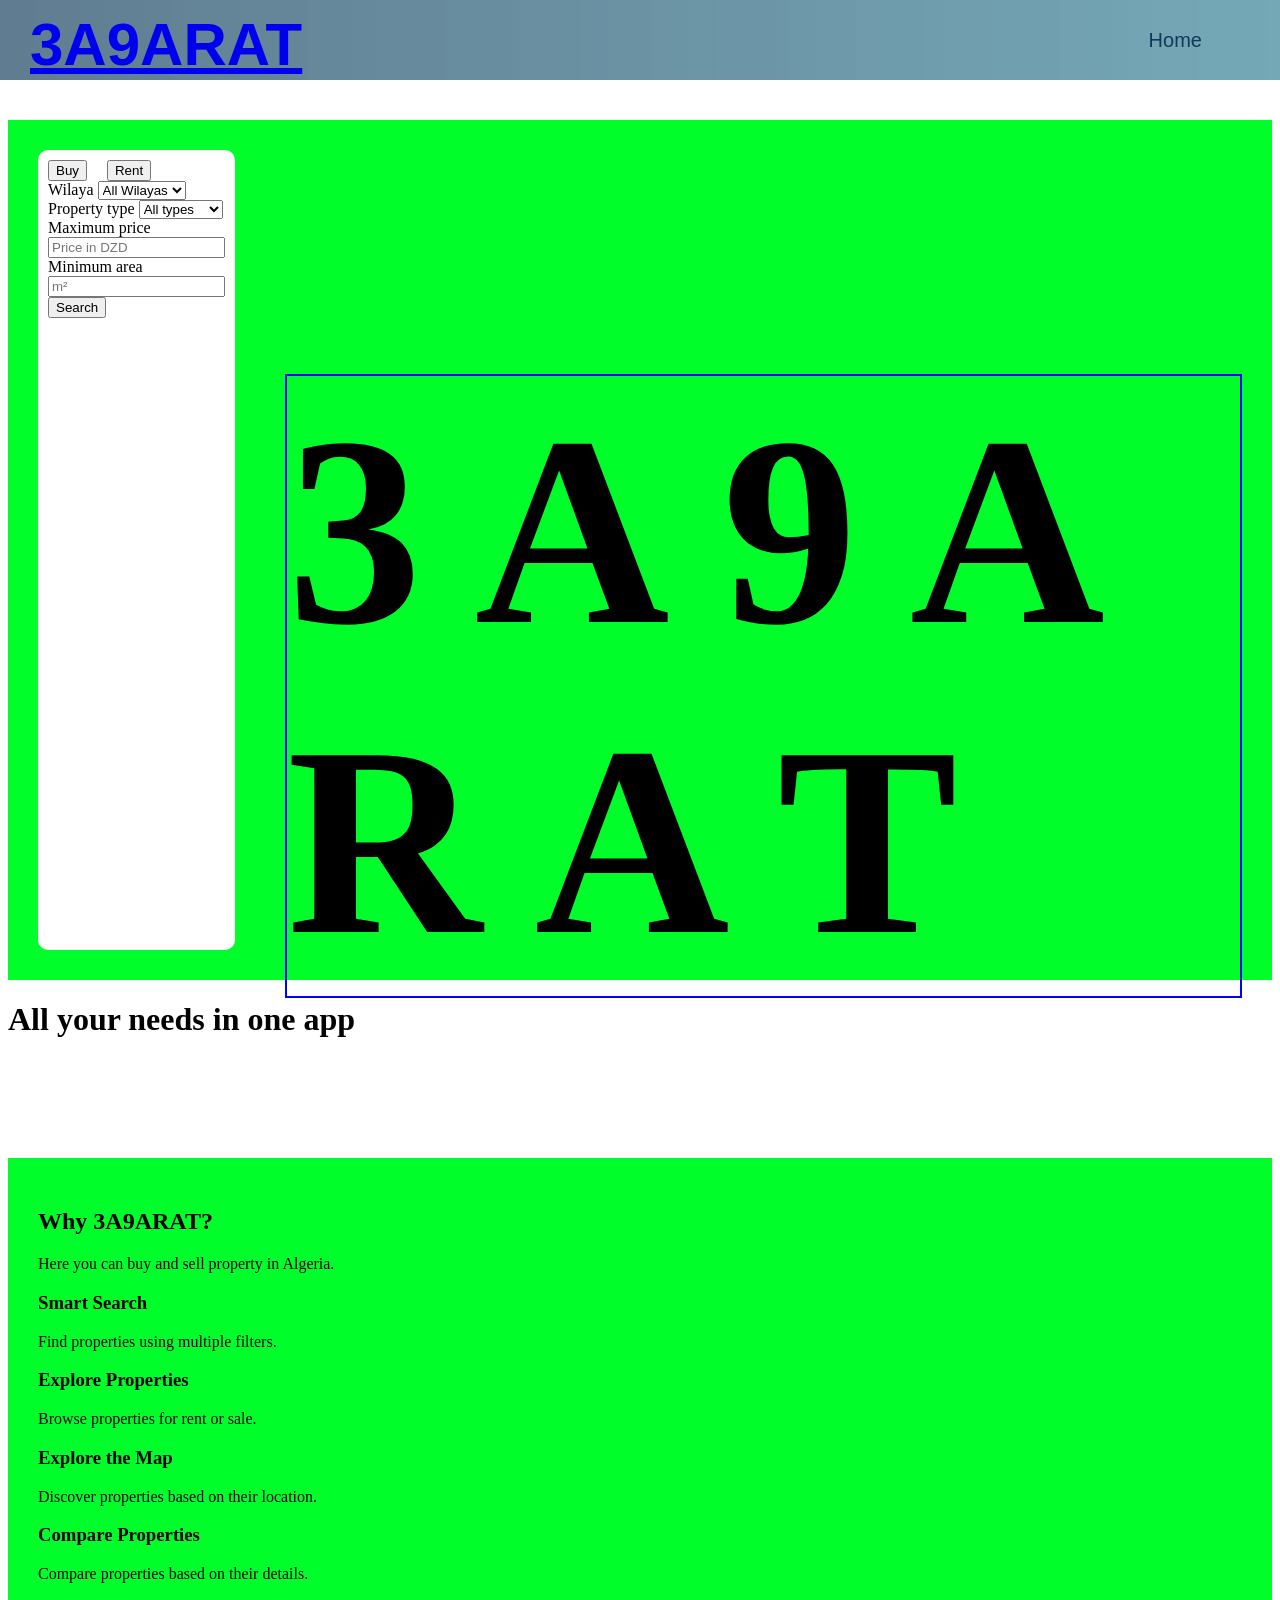
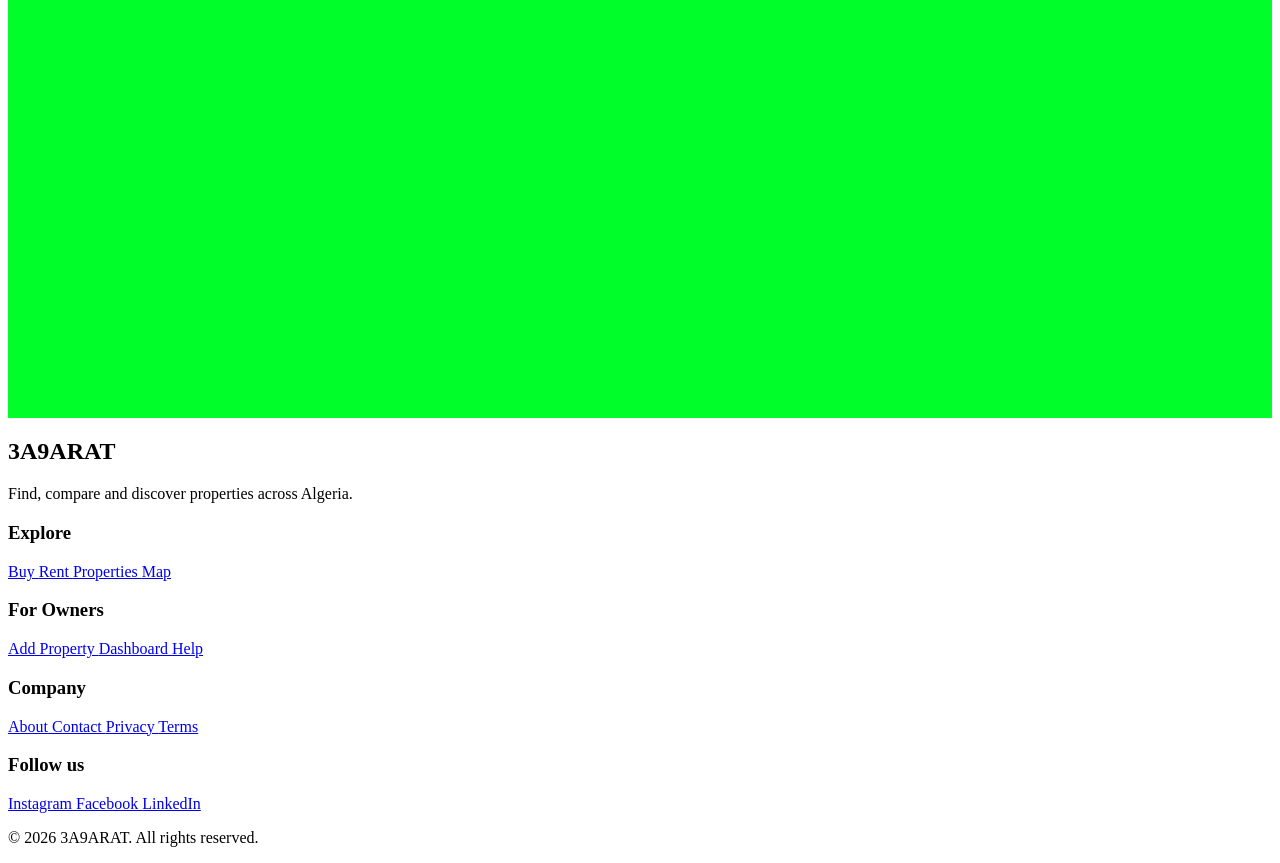
==== frontend/index.html @ 69d0f389 "Add files via upload" ====
<!DOCTYPE html>
<html lang="en">

<head>
    <meta charset="UTF-8">
    <meta name="viewport" content="width=device-width, initial-scale=1.0">

    <title>3A9ARAT - Find Your Property</title>

    <link rel="stylesheet" href="style.css">
</head>

<body>

    <!-- ================= HEADER ================= -->

    <header>

        <div class="logo">
            <a href="index.html">3A9ARAT</a>
        </div>

        <nav>

            <button class="navbtn" type="button">
                Home
            </button>

            <button class="navbtn" type="button">
                Search Property
            </button>

            <button class="navbtn" type="button">
                Map
            </button>

            <hr>

            <button id="settings" type="button">
                <img src="/img/setting.png" alt="Settings">
            </button>

            <button id="sign" type="button">
                Sign in
            </button>

        </nav>

    </header>


    <!-- ================= HERO / SEARCH ================= -->

    <main>

        <section class="content">

            <form id="property-search">

                <nav id="property-purpose">

                    <button id="buy" type="button">
                        Buy
                    </button>

                    <button id="rent" type="button">
                        Rent
                    </button>

                </nav>


                <!-- Wilaya -->

                <div>
                    <label for="wilaya">
                        Wilaya
                    </label>

                    <select id="wilaya">

                        <option value="">
                            All Wilayas
                        </option>

                        <option value="algiers">
                            Algiers
                        </option>

                        <option value="oran">
                            Oran
                        </option>

                        <option value="blida">
                            Blida
                        </option>

                    </select>
                </div>


                <!-- Property type -->

                <div>

                    <label for="property-type">
                        Property type
                    </label>

                    <select id="property-type">

                        <option value="">
                            All types
                        </option>

                        <option value="apartment">
                            Apartment
                        </option>

                        <option value="house">
                            House
                        </option>

                        <option value="villa">
                            Villa
                        </option>

                    </select>

                </div>


                <!-- Price -->

                <div>

                    <label for="price">
                        Maximum price
                    </label>

                    <input
                        type="number"
                        id="price"
                        placeholder="Price in DZD"
                    >

                </div>


                <!-- Area -->

                <div>

                    <label for="area">
                        Minimum area
                    </label>

                    <input
                        type="number"
                        id="area"
                        placeholder="m²"
                    >

                </div>


                <!-- Search -->

                <button type="submit">
                    Search
                </button>

            </form>


            <!-- Logo / Hero title -->

            <div class="hero-logo">

                <h1 id="big">
                    <span>3</span>
                    <span>A</span>
                    <span>9</span>
                    <span>A</span>
                    <span>R</span>
                    <span>A</span>
                    <span>T</span>
                </h1>

            </div>

        </section>


        <!-- ================= TAGLINE ================= -->

        <h1 class="tagline">
            All your needs in one app
        </h1>


        <!-- ================= WHY 3A9ARAT ================= -->

        <section class="content">

            <div class="why-us">

                <h2>
                    Why 3A9ARAT?
                </h2>

                <p>
                    Here you can buy and sell property in Algeria.
                </p>


                <div class="features">

                    <article>
                        <h3>
                            Smart Search
                        </h3>

                        <p>
                            Find properties using multiple filters.
                        </p>
                    </article>


                    <article>
                        <h3>
                            Explore Properties
                        </h3>

                        <p>
                            Browse properties for rent or sale.
                        </p>
                    </article>


                    <article>
                        <h3>
                            Explore the Map
                        </h3>

                        <p>
                            Discover properties based on their location.
                        </p>
                    </article>


                    <article>
                        <h3>
                            Compare Properties
                        </h3>

                        <p>
                            Compare properties based on their details.
                        </p>
                    </article>

                </div>

            </div>


            <div class="icon">
                <!-- Add your image/icon here later -->
            </div>

        </section>

    </main>


    <!-- ================= FOOTER ================= -->

    <footer>

        <div class="footer-brand">

            <h2>
                3A9ARAT
            </h2>

            <p>
                Find, compare and discover properties
                across Algeria.
            </p>

        </div>


        <div class="footer-links">


            <!-- Explore -->

            <div>

                <h3>
                    Explore
                </h3>

                <a href="#">
                    Buy
                </a>

                <a href="#">
                    Rent
                </a>

                <a href="#">
                    Properties
                </a>

                <a href="#">
                    Map
                </a>

            </div>


            <!-- Owners -->

            <div>

                <h3>
                    For Owners
                </h3>

                <a href="#">
                    Add Property
                </a>

                <a href="#">
                    Dashboard
                </a>

                <a href="#">
                    Help
                </a>

            </div>


            <!-- Company -->

            <div>

                <h3>
                    Company
                </h3>

                <a href="#">
                    About
                </a>

                <a href="#">
                    Contact
                </a>

                <a href="#">
                    Privacy
                </a>

                <a href="#">
                    Terms
                </a>

            </div>


            <!-- Social -->

            <div>

                <h3>
                    Follow us
                </h3>

                <a href="#">
                    Instagram
                </a>

                <a href="#">
                    Facebook
                </a>

                <a href="#">
                    LinkedIn
                </a>

            </div>

        </div>


        <!-- Footer bottom -->

        <div class="footer-bottom">

            <p>
                © 2026 3A9ARAT. All rights reserved.
            </p>

        </div>

    </footer>


</body>

</html>
---- frontend/style.css ----
@font-face{
    font-family: "poppins";
    src: url(./fonts/poppins/Poppins-Bold.ttf) format("truetype");
}
body{
    background-color: #ffffff;
}
header{
    position:fixed;
    top:0;
    width:100%;
    left:0;
    background:linear-gradient(to right, #103a58a9, #146d8696);
    display:flex;
    flex-direction:row;
    align-content: center;
    gap: 800px;
    z-index: 1000;
    height:60px;
    padding:10px;
    backdrop-filter: blur(20px);

}
#settings{
    border: solid 1px #FF8200;
    background: transparent;
    border-radius: 100%;
    width:50px;
    height:50px;
    font-size: 20px;
    border: 2px solid transparent;
    padding:5px;
    background: 
    linear-gradient(45deg, #FBCFA8, #FFD700) padding-box, 
    linear-gradient(to right, #ff7e5f, #feb47b) border-box;
    overflow: none;
    display:flex;
    justify-content: center;
    align-items: center;
    transition:0.2s ease;
}
img{
    width:30px;
    height:30px;
    filter: hue-rotate(180deg) saturate(100%) brightness(100%);
    transition: 0.2s ease;
}
#settings:hover img{
    transform: rotate(180deg);

    transition:0.3s ease;
}
.navbtn{
    text-decoration: none;
    color: #103A58;
    font-family: "poppins", 'Gill Sans', 'Gill Sans MT', Calibri, 'Trebuchet MS', sans-serif;
    font-size: 20px;
    border:none;
    background: transparent;
    border-radius: 100px;
    width: 150px;
    align-self: center;
    transition:0.2s ease;
    cursor:pointer;
}
.navbtn:hover{
    background:#FF8200;
    color:#ffffff
}
nav{
    display: flex;
    flex-direction: row;
    gap:20px;
}
.logo{
    font-family: "poppins", 'Gill Sans', 'Gill Sans MT', Calibri, 'Trebuchet MS', sans-serif;

    font-size: 60px;
    color: #103A58;
    font-weight: bold;
    margin-top: 0;
    margin-left: 20px;
}
.headerbtn{
    padding:10px;
    background-color: transparent;
    border: 1px solid #00ff2a;
    box-shadow: none;
    border-radius: 100px;
    width:100px;

}
.content{
    display:flex;
    flex-direction:row;
    background-color: #00ff2a;
    height: 800px;    
    padding: 30px;
    margin-top: 120px;
    gap:50px;
}
#sign-up{
    display:flex;
    flex-direction: column;
    background-color: #ffffff;
    gap:10px;
    border-radius: 20px;
    padding:10px;
    height: 400px;
    width:500px;
    box-shadow: 0 4px 10px 0px rgba(0, 0, 0, 0.37)
}
.loginput{
    height:30px;
    border-radius: 10px;
    border:none;
    border-bottom: 1px solid #103A58;
    padding:5px;
}
#submit{
    height:30px;
    border-radius: 10px;
    background-color: #FF8200;
    border: none;
    color:#ffffff;
    box-shadow: 0 4px 10px 0px #f88d1a83;
}
#big{
    font-size: 270px;
    border: solid 2px blue;
}
a{
    cursor:pointer;
}
#seller{
    border: solid 2px #103A58;
    background-color: transparent;
    color:#103A58;
    border-radius: 20px;
    width: 100px;
    font-size: 15px;
    font-weight: bold;
}
#consumer{
    border: none;
    background-color: #103A58;
    color: white;
    border-radius: 20px;
    width: 100px;
    font-size: 15px;
    font-weight: bold;
}
#job{
    display: flex;
    flex-direction: row;
    justify-content: center;
    gap:5px;
    height: 40px;
}
#acc{
    color:#103A58;
}
#property-search{
    background: white;
    padding:10px;
    border-radius: 10px;
}
#type{
    width:100%;
}
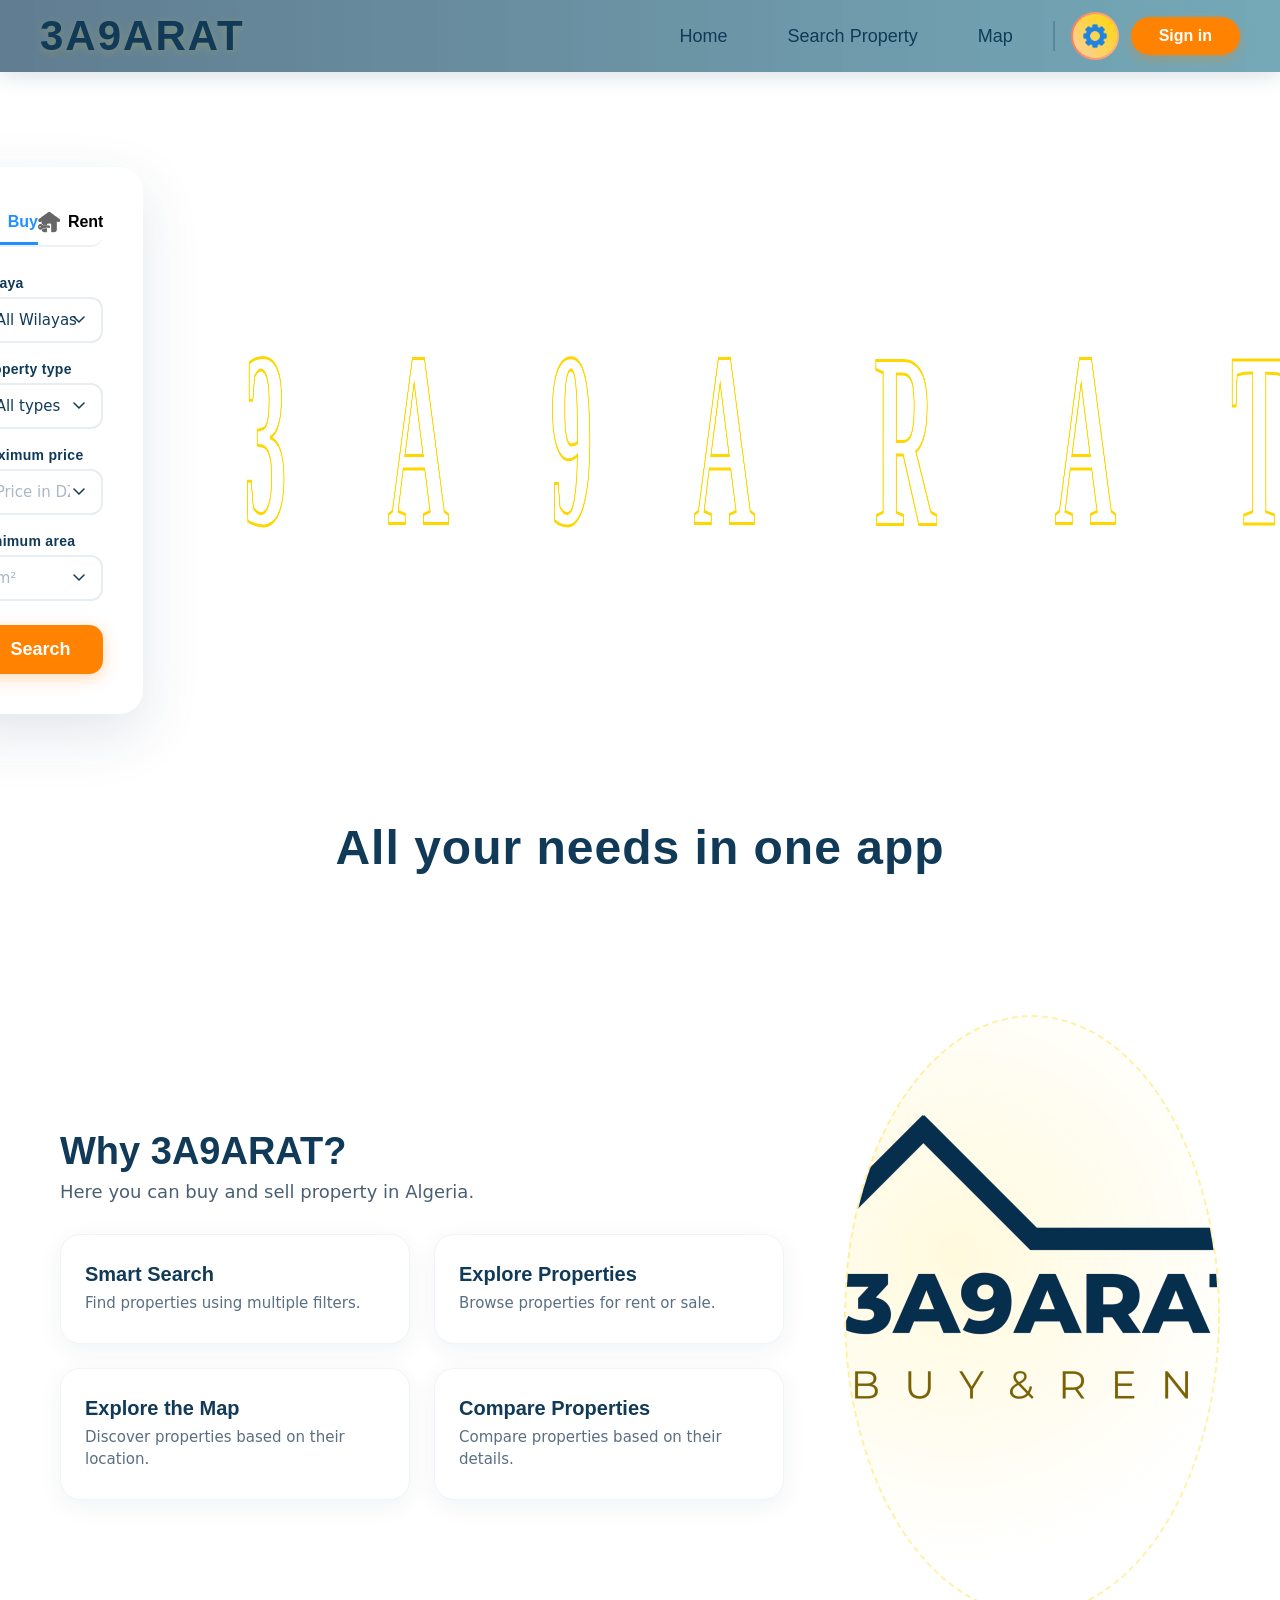
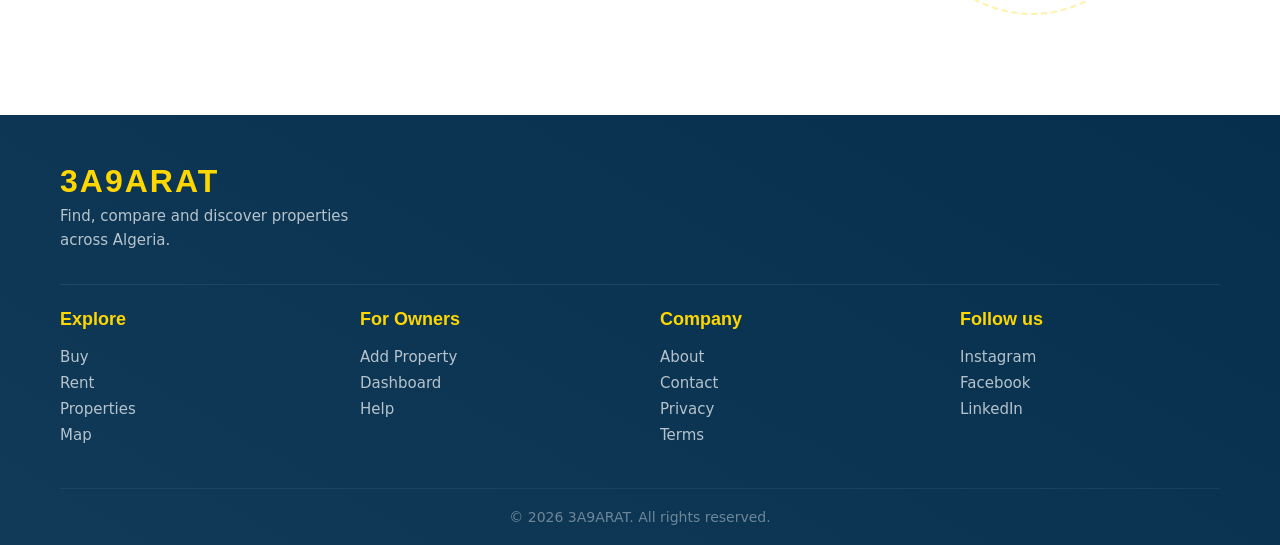
==== commit 8ee09d43: "big changes" ====
--- a/frontend/index.html
+++ b/frontend/index.html
@@ -1,414 +1,454 @@
-<!DOCTYPE html>
-<html lang="en">
-
-<head>
-    <meta charset="UTF-8">
-    <meta name="viewport" content="width=device-width, initial-scale=1.0">
-
-    <title>3A9ARAT - Find Your Property</title>
-
-    <link rel="stylesheet" href="style.css">
-</head>
-
-<body>
-
-    <!-- ================= HEADER ================= -->
-
-    <header>
-
-        <div class="logo">
-            <a href="index.html">3A9ARAT</a>
-        </div>
-
-        <nav>
-
-            <button class="navbtn" type="button">
-                Home
-            </button>
-
-            <button class="navbtn" type="button">
-                Search Property
-            </button>
-
-            <button class="navbtn" type="button">
-                Map
-            </button>
-
-            <hr>
-
-            <button id="settings" type="button">
-                <img src="/img/setting.png" alt="Settings">
-            </button>
-
-            <button id="sign" type="button">
-                Sign in
-            </button>
-
-        </nav>
-
-    </header>
-
-
-    <!-- ================= HERO / SEARCH ================= -->
-
-    <main>
-
-        <section class="content">
-
-            <form id="property-search">
-
-                <nav id="property-purpose">
-
-                    <button id="buy" type="button">
-                        Buy
-                    </button>
-
-                    <button id="rent" type="button">
-                        Rent
-                    </button>
-
-                </nav>
-
-
-                <!-- Wilaya -->
-
-                <div>
-                    <label for="wilaya">
-                        Wilaya
-                    </label>
-
-                    <select id="wilaya">
-
-                        <option value="">
-                            All Wilayas
-                        </option>
-
-                        <option value="algiers">
-                            Algiers
-                        </option>
-
-                        <option value="oran">
-                            Oran
-                        </option>
-
-                        <option value="blida">
-                            Blida
-                        </option>
-
-                    </select>
-                </div>
-
-
-                <!-- Property type -->
-
-                <div>
-
-                    <label for="property-type">
-                        Property type
-                    </label>
-
-                    <select id="property-type">
-
-                        <option value="">
-                            All types
-                        </option>
-
-                        <option value="apartment">
-                            Apartment
-                        </option>
-
-                        <option value="house">
-                            House
-                        </option>
-
-                        <option value="villa">
-                            Villa
-                        </option>
-
-                    </select>
-
-                </div>
-
-
-                <!-- Price -->
-
-                <div>
-
-                    <label for="price">
-                        Maximum price
-                    </label>
-
-                    <input
-                        type="number"
-                        id="price"
-                        placeholder="Price in DZD"
-                    >
-
-                </div>
-
-
-                <!-- Area -->
-
-                <div>
-
-                    <label for="area">
-                        Minimum area
-                    </label>
-
-                    <input
-                        type="number"
-                        id="area"
-                        placeholder="m²"
-                    >
-
-                </div>
-
-
-                <!-- Search -->
-
-                <button type="submit">
-                    Search
-                </button>
-
-            </form>
-
-
-            <!-- Logo / Hero title -->
-
-            <div class="hero-logo">
-
-                <h1 id="big">
-                    <span>3</span>
-                    <span>A</span>
-                    <span>9</span>
-                    <span>A</span>
-                    <span>R</span>
-                    <span>A</span>
-                    <span>T</span>
-                </h1>
-
-            </div>
-
-        </section>
-
-
-        <!-- ================= TAGLINE ================= -->
-
-        <h1 class="tagline">
-            All your needs in one app
-        </h1>
-
-
-        <!-- ================= WHY 3A9ARAT ================= -->
-
-        <section class="content">
-
-            <div class="why-us">
-
-                <h2>
-                    Why 3A9ARAT?
-                </h2>
-
-                <p>
-                    Here you can buy and sell property in Algeria.
-                </p>
-
-
-                <div class="features">
-
-                    <article>
-                        <h3>
-                            Smart Search
-                        </h3>
-
-                        <p>
-                            Find properties using multiple filters.
-                        </p>
-                    </article>
-
-
-                    <article>
-                        <h3>
-                            Explore Properties
-                        </h3>
-
-                        <p>
-                            Browse properties for rent or sale.
-                        </p>
-                    </article>
-
-
-                    <article>
-                        <h3>
-                            Explore the Map
-                        </h3>
-
-                        <p>
-                            Discover properties based on their location.
-                        </p>
-                    </article>
-
-
-                    <article>
-                        <h3>
-                            Compare Properties
-                        </h3>
-
-                        <p>
-                            Compare properties based on their details.
-                        </p>
-                    </article>
-
-                </div>
-
-            </div>
-
-
-            <div class="icon">
-                <!-- Add your image/icon here later -->
-            </div>
-
-        </section>
-
-    </main>
-
-
-    <!-- ================= FOOTER ================= -->
-
-    <footer>
-
-        <div class="footer-brand">
-
-            <h2>
-                3A9ARAT
-            </h2>
-
-            <p>
-                Find, compare and discover properties
-                across Algeria.
-            </p>
-
-        </div>
-
-
-        <div class="footer-links">
-
-
-            <!-- Explore -->
-
-            <div>
-
-                <h3>
-                    Explore
-                </h3>
-
-                <a href="#">
-                    Buy
-                </a>
-
-                <a href="#">
-                    Rent
-                </a>
-
-                <a href="#">
-                    Properties
-                </a>
-
-                <a href="#">
-                    Map
-                </a>
-
-            </div>
-
-
-            <!-- Owners -->
-
-            <div>
-
-                <h3>
-                    For Owners
-                </h3>
-
-                <a href="#">
-                    Add Property
-                </a>
-
-                <a href="#">
-                    Dashboard
-                </a>
-
-                <a href="#">
-                    Help
-                </a>
-
-            </div>
-
-
-            <!-- Company -->
-
-            <div>
-
-                <h3>
-                    Company
-                </h3>
-
-                <a href="#">
-                    About
-                </a>
-
-                <a href="#">
-                    Contact
-                </a>
-
-                <a href="#">
-                    Privacy
-                </a>
-
-                <a href="#">
-                    Terms
-                </a>
-
-            </div>
-
-
-            <!-- Social -->
-
-            <div>
-
-                <h3>
-                    Follow us
-                </h3>
-
-                <a href="#">
-                    Instagram
-                </a>
-
-                <a href="#">
-                    Facebook
-                </a>
-
-                <a href="#">
-                    LinkedIn
-                </a>
-
-            </div>
-
-        </div>
-
-
-        <!-- Footer bottom -->
-
-        <div class="footer-bottom">
-
-            <p>
-                © 2026 3A9ARAT. All rights reserved.
-            </p>
-
-        </div>
-
-    </footer>
-
-
-</body>
-
+<!DOCTYPE html>
+<html lang="en">
+
+<head>
+    <meta charset="UTF-8">
+    <meta name="viewport" content="width=device-width, initial-scale=1.0">
+
+    <title>3A9ARAT - Find Your Property</title>
+
+    <link rel="stylesheet" href="style.css">
+    <link rel="icon" href="/img/3A9ARAT (1)-Photoroom.png">
+</head>
+
+<body>
+
+    <!-- ================= HEADER ================= -->
+
+    <header>
+
+        <div class="logo">
+            <a  class="logo">3A9ARAT</a>
+        </div>
+
+       <nav>
+
+            <button class="navbtn" type="button" id="home-navbtn">
+                Home
+            </button>
+
+            <button class="navbtn" type="button" id="searchproperty-navbtn">
+                Search Property
+            </button>
+
+            <button class="navbtn" type="button" id="map-navbtn">
+                Map
+            </button>
+
+            <hr>
+
+            <button id="settings" type="button">
+                <img src="/img/setting.png" alt="Settings" class="settings-img">
+            </button>
+
+            <a id="sign" type="button" href="signin.html">
+                Sign in
+            </a>
+
+        </nav>
+
+
+    </header>
+
+
+    <!-- ================= HERO / SEARCH ================= -->
+
+    <main>
+
+        <section class="content">
+
+            <form id="property-search">
+
+                <nav id="property-purpose">
+
+                    <button id="buy" type="button" class="purpose">
+                        <img src="/img/real-estate.png" alt="buy" id="buyImg">
+                        Buy
+                    </button>
+
+                    <button id="rent" type="button" class="purpose">
+                        <img src="/img/rent.png" alt="rent" id="rentImg">
+                        Rent
+                    </button>
+
+                </nav>
+
+
+                <!-- Wilaya -->
+
+                <div>
+                    <label for="wilaya">
+                        Wilaya
+                    </label>
+
+                    <select id="wilaya">
+
+                        <option value="">
+                            All Wilayas
+                        </option>
+
+                        <option value="algiers">
+                            Algiers
+                        </option>
+
+                        <option value="oran">
+                            Oran
+                        </option>
+
+                        <option value="blida">
+                            Blida
+                        </option>
+
+                    </select>
+                </div>
+
+
+                <!-- Property type -->
+
+                <div>
+
+                    <label for="property-type">
+                        Property type
+                    </label>
+
+                    <select id="property-type">
+
+                        <option value="">
+                            All types
+                        </option>
+
+                        <option value="apartment">
+                            Apartment
+                        </option>
+
+                        <option value="house">
+                            House
+                        </option>
+
+                        <option value="villa">
+                            Villa
+                        </option>
+
+                    </select>
+
+                </div>
+
+
+                <!-- Price -->
+
+                <div>
+
+                    <label for="price">
+                        Maximum price
+                    </label>
+
+                    <input
+                        type="number"
+                        id="price"
+                        placeholder="Price in DZD"
+                    >
+
+                </div>
+
+
+                <!-- Area -->
+
+                <div>
+
+                    <label for="area">
+                        Minimum area
+                    </label>
+
+                    <input
+                        type="number"
+                        id="area"
+                        placeholder="m²"
+                    >
+
+                </div>
+
+
+                <!-- Search -->
+
+                <button type="submit">
+                    Search
+                </button>
+
+            </form>
+
+
+            <!-- Logo / Hero title -->
+
+            <div class="hero-logo">
+
+                <h1 id="big">
+                    <span>3</span>
+                    <span>A</span>
+                    <span>9</span>
+                    <span>A</span>
+                    <span>R</span>
+                    <span>A</span>
+                    <span>T</span>
+                </h1>
+
+            </div>
+
+        </section>
+
+
+        <!-- ================= TAGLINE ================= -->
+
+        <h1 class="tagline">
+            All your needs in one app
+        </h1>
+
+
+        <!-- ================= WHY 3A9ARAT ================= -->
+
+        <section class="content">
+
+            <div class="why-us">
+
+                <h2>
+                    Why 3A9ARAT?
+                </h2>
+
+                <p>
+                    Here you can buy and sell property in Algeria.
+                </p>
+
+
+                <div class="features">
+
+                    <article>
+                        <h3>
+                            Smart Search
+                        </h3>
+
+                        <p>
+                            Find properties using multiple filters.
+                        </p>
+                    </article>
+
+
+                    <article>
+                        <h3>
+                            Explore Properties
+                        </h3>
+
+                        <p>
+                            Browse properties for rent or sale.
+                        </p>
+                    </article>
+
+
+                    <article>
+                        <h3>
+                            Explore the Map
+                        </h3>
+
+                        <p>
+                            Discover properties based on their location.
+                        </p>
+                    </article>
+
+
+                    <article>
+                        <h3>
+                            Compare Properties
+                        </h3>
+
+                        <p>
+                            Compare properties based on their details.
+                        </p>
+                    </article>
+
+                </div>
+
+            </div>
+
+
+            <div class="icon">
+                <img src="/img/3A9ARAT (1)-Photoroom.png" alt="logo">
+            </div>
+
+        </section>
+
+    </main>
+
+
+    <!-- ================= FOOTER ================= -->
+
+    <footer>
+
+        <div class="footer-brand">
+
+            <h2>
+                3A9ARAT
+            </h2>
+
+            <p>
+                Find, compare and discover properties
+                across Algeria.
+            </p>
+
+        </div>
+
+
+        <div class="footer-links">
+
+
+            <!-- Explore -->
+
+            <div>
+
+                <h3>
+                    Explore
+                </h3>
+
+                <a href="#">
+                    Buy
+                </a>
+
+                <a href="#">
+                    Rent
+                </a>
+
+                <a href="#">
+                    Properties
+                </a>
+
+                <a href="#">
+                    Map
+                </a>
+
+            </div>
+
+
+            <!-- Owners -->
+
+            <div>
+
+                <h3>
+                    For Owners
+                </h3>
+
+                <a href="#">
+                    Add Property
+                </a>
+
+                <a href="#">
+                    Dashboard
+                </a>
+
+                <a href="#">
+                    Help
+                </a>
+
+            </div>
+
+
+            <!-- Company -->
+
+            <div>
+
+                <h3>
+                    Company
+                </h3>
+
+                <a href="#">
+                    About
+                </a>
+
+                <a href="#">
+                    Contact
+                </a>
+
+                <a href="#">
+                    Privacy
+                </a>
+
+                <a href="#">
+                    Terms
+                </a>
+
+            </div>
+
+
+            <!-- Social -->
+
+            <div>
+
+                <h3>
+                    Follow us
+                </h3>
+
+                <a href="#">
+                    Instagram
+                </a>
+
+                <a href="#">
+                    Facebook
+                </a>
+
+                <a href="#">
+                    LinkedIn
+                </a>
+
+            </div>
+
+        </div>
+
+
+        <!-- Footer bottom -->
+
+        <div class="footer-bottom">
+
+            <p>
+                © 2026 3A9ARAT. All rights reserved.
+            </p>
+
+        </div>
+
+    </footer>
+      <div class="settings-menu">
+        <nav>
+            <h1>Settings</h1>
+            <button id="exit-settings-menu"><img src="/img/exit.png" alt="exit" ></button>
+        </nav>
+       
+        <hr>
+        <nav>
+        <label for="language">choose language</label>
+        <select name="language" id="language">
+            <option value="en">English</option>
+            <option value="ar">Arabic</option>
+            <option value="fr">French</option>
+        </select>
+        </nav>
+        <nav>
+        <label for="display">Display</label>
+        <select name="display" id="display">
+            <option value="light">Light</option>
+            <option value="dark">Dark</option>
+        </select>
+        </nav>
+        <hr>
+        <div class="pfp-settings"><img src="/img/hiii hello.jpg" alt="Profile Picture">
+            <p>Account</p>
+        </div>
+        
+        <h3>
+            switch job
+        </h3>
+        <nav id="settings-job-nav">
+            <button>seller</button>
+            <button>consumer</button>
+        </nav>
+        <button id="log-out">Log out</button>
+        
+    </div>
+<script src="./js/pages.js"></script>
+</body>
+
 </html>
--- a/frontend/style.css
+++ b/frontend/style.css
@@ -1,170 +1,1936 @@
-@font-face{
-    font-family: "poppins";
-    src: url(./fonts/poppins/Poppins-Bold.ttf) format("truetype");
-}
-body{
-    background-color: #ffffff;
-}
-header{
-    position:fixed;
-    top:0;
-    width:100%;
-    left:0;
-    background:linear-gradient(to right, #103a58a9, #146d8696);
-    display:flex;
-    flex-direction:row;
-    align-content: center;
-    gap: 800px;
-    z-index: 1000;
-    height:60px;
-    padding:10px;
-    backdrop-filter: blur(20px);
-
-}
-#settings{
-    border: solid 1px #FF8200;
-    background: transparent;
-    border-radius: 100%;
-    width:50px;
-    height:50px;
-    font-size: 20px;
-    border: 2px solid transparent;
-    padding:5px;
-    background: 
-    linear-gradient(45deg, #FBCFA8, #FFD700) padding-box, 
-    linear-gradient(to right, #ff7e5f, #feb47b) border-box;
-    overflow: none;
-    display:flex;
-    justify-content: center;
-    align-items: center;
-    transition:0.2s ease;
-}
-img{
-    width:30px;
-    height:30px;
-    filter: hue-rotate(180deg) saturate(100%) brightness(100%);
-    transition: 0.2s ease;
-}
-#settings:hover img{
-    transform: rotate(180deg);
-
-    transition:0.3s ease;
-}
-.navbtn{
-    text-decoration: none;
-    color: #103A58;
-    font-family: "poppins", 'Gill Sans', 'Gill Sans MT', Calibri, 'Trebuchet MS', sans-serif;
-    font-size: 20px;
-    border:none;
-    background: transparent;
-    border-radius: 100px;
-    width: 150px;
-    align-self: center;
-    transition:0.2s ease;
-    cursor:pointer;
-}
-.navbtn:hover{
-    background:#FF8200;
-    color:#ffffff
-}
-nav{
-    display: flex;
-    flex-direction: row;
-    gap:20px;
-}
-.logo{
-    font-family: "poppins", 'Gill Sans', 'Gill Sans MT', Calibri, 'Trebuchet MS', sans-serif;
-
-    font-size: 60px;
-    color: #103A58;
-    font-weight: bold;
-    margin-top: 0;
-    margin-left: 20px;
-}
-.headerbtn{
-    padding:10px;
-    background-color: transparent;
-    border: 1px solid #00ff2a;
-    box-shadow: none;
-    border-radius: 100px;
-    width:100px;
-
-}
-.content{
-    display:flex;
-    flex-direction:row;
-    background-color: #00ff2a;
-    height: 800px;    
-    padding: 30px;
-    margin-top: 120px;
-    gap:50px;
-}
-#sign-up{
-    display:flex;
-    flex-direction: column;
-    background-color: #ffffff;
-    gap:10px;
-    border-radius: 20px;
-    padding:10px;
-    height: 400px;
-    width:500px;
-    box-shadow: 0 4px 10px 0px rgba(0, 0, 0, 0.37)
-}
-.loginput{
-    height:30px;
-    border-radius: 10px;
-    border:none;
-    border-bottom: 1px solid #103A58;
-    padding:5px;
-}
-#submit{
-    height:30px;
-    border-radius: 10px;
-    background-color: #FF8200;
-    border: none;
-    color:#ffffff;
-    box-shadow: 0 4px 10px 0px #f88d1a83;
-}
-#big{
-    font-size: 270px;
-    border: solid 2px blue;
-}
-a{
-    cursor:pointer;
-}
-#seller{
-    border: solid 2px #103A58;
-    background-color: transparent;
-    color:#103A58;
-    border-radius: 20px;
-    width: 100px;
-    font-size: 15px;
-    font-weight: bold;
-}
-#consumer{
-    border: none;
-    background-color: #103A58;
-    color: white;
-    border-radius: 20px;
-    width: 100px;
-    font-size: 15px;
-    font-weight: bold;
-}
-#job{
-    display: flex;
-    flex-direction: row;
-    justify-content: center;
-    gap:5px;
-    height: 40px;
-}
-#acc{
-    color:#103A58;
-}
-#property-search{
-    background: white;
-    padding:10px;
-    border-radius: 10px;
-}
-#type{
-    width:100%;
+@font-face {
+    font-family: "poppins";
+    src: url(./fonts/poppins/Poppins-Bold.ttf) format("truetype");
+}
+
+* {
+    margin: 0;
+    padding: 0;
+    box-sizing: border-box;
+}
+
+body {
+    background-color: #ffffff;
+    font-family: 'Segoe UI', system-ui, -apple-system, sans-serif;
+}
+
+/* ---------- HEADER ---------- */
+header {
+    position: fixed;
+    top: 0;
+    width: 100%;
+    left: 0;
+    background: linear-gradient(to right, #103a58a9, #146d8696);
+    display: flex;
+    flex-direction: row;
+    align-items: center;
+    justify-content: space-between;
+    padding: 0 40px;
+    z-index: 1000;
+    height: 72px;
+    backdrop-filter: blur(20px);
+    box-shadow: 0 4px 20px rgba(16, 58, 88, 0.15);
+}
+
+.logo {
+    font-family: "poppins", 'Gill Sans', 'Gill Sans MT', Calibri, 'Trebuchet MS', sans-serif;
+    font-size: 42px;
+    color: #103A58;
+    font-weight: bold;
+    letter-spacing: 2px;
+    text-shadow: 0 2px 8px rgba(255, 215, 0, 0.2);
+}
+
+header nav {
+    display: flex;
+    flex-direction: row;
+    align-items: center;
+    gap: 12px;
+}
+
+.navbtn {
+    text-decoration: none;
+    color: #103A58;
+    font-family: "poppins", 'Gill Sans', 'Gill Sans MT', Calibri, 'Trebuchet MS', sans-serif;
+    font-size: 18px;
+    border: none;
+    background: transparent;
+    border-radius: 100px;
+    padding: 10px 24px;
+    transition: all 0.25s ease;
+    cursor: pointer;
+    font-weight: 500;
+}
+
+.navbtn:hover {
+    background: #FF8200;
+    color: #ffffff;
+    transform: translateY(-2px);
+    box-shadow: 0 8px 20px rgba(255, 130, 0, 0.3);
+}
+
+header nav hr {
+    height: 30px;
+    width: 2px;
+    background: rgba(16, 58, 88, 0.25);
+    border: none;
+    margin: 0 4px;
+}
+
+#settings {
+    border: 2px solid transparent;
+    background: linear-gradient(45deg, #FBCFA8, #FFD700) padding-box,
+        linear-gradient(to right, #ff7e5f, #feb47b) border-box;
+    border-radius: 100%;
+    width: 48px;
+    height: 48px;
+    display: flex;
+    justify-content: center;
+    align-items: center;
+    transition: all 0.3s ease;
+    cursor: pointer;
+    padding: 0;
+    background-origin: padding-box, border-box;
+}
+
+#settings:hover {
+    transform: rotate(90deg) scale(1.05);
+    box-shadow: 0 0 20px rgba(255, 215, 0, 0.4);
+}
+
+.settings-img {
+    width: 26px;
+    height: 26px;
+    filter: brightness(0.9) contrast(1.2);
+    transition: transform 0.4s ease;
+}
+
+#settings:hover .settings-img {
+    transform: rotate(180deg);
+}
+
+#sign {
+    background: #FF8200;
+    color: white;
+    padding: 10px 28px;
+    border-radius: 100px;
+    text-decoration: none;
+    font-family: "poppins", sans-serif;
+    font-weight: 600;
+    font-size: 16px;
+    transition: all 0.25s ease;
+    border: none;
+    cursor: pointer;
+    box-shadow: 0 4px 12px rgba(255, 130, 0, 0.3);
+}
+
+#sign:hover {
+    background: #e07200;
+    transform: translateY(-2px) scale(1.02);
+    box-shadow: 0 8px 24px rgba(255, 130, 0, 0.4);
+}
+
+/* ---------- HERO / CONTENT ---------- */
+.content {
+    display: flex;
+    flex-direction: row;
+    align-items: center;
+    justify-content: center;
+    min-height: 80vh;
+    padding: 40px 60px;
+    margin-top: 80px;
+    gap: 60px;
+}
+
+.hero-logo {
+    flex: 1;
+    display: flex;
+    flex-direction: row;
+}
+
+#big {
+    font-size: clamp(120px, 200px, 200px);
+    color: transparent;
+    -webkit-text-stroke: 3px #FFD700;
+    font-family: 'Oswald';
+    display: flex;
+    font-size: 250px;
+    letter-spacing: 0px;
+    transition: transform 0.4s ease;
+}
+
+#big span {
+    display: inline-flex;
+    transition: 0.3s ease-out;
+    transform: rotateY(70deg);
+}
+
+#big span:hover {
+    transform: rotateY(0deg);
+    transition: ease-in 0.3s;
+}
+
+/* ---------- SEARCH FORM ---------- */
+#property-search {
+    background: white;
+    border-radius: 24px;
+    padding: 36px 40px 40px;
+    width: 560px;
+    max-width: 100%;
+    box-shadow: 0 20px 60px rgba(16, 58, 88, 0.12);
+    transition: box-shadow 0.3s ease;
+}
+
+#property-search:hover {
+    box-shadow: 0 30px 80px rgba(16, 58, 88, 0.18);
+}
+
+#property-purpose {
+    display: flex;
+    flex-direction: row;
+    justify-content: center;
+    gap: 0;
+    width: 100%;
+    height: 44px;
+    margin-bottom: 28px;
+    border-bottom: 2px solid #eef2f6;
+    border-radius: 12px;
+    overflow: hidden;
+}
+
+.purpose {
+    flex: 1;
+    border: none;
+    border-radius: 0;
+    background: white;
+    font-family: "poppins", sans-serif;
+    font-size: 16px;
+    font-weight: 600;
+    color: #103A58;
+    display: flex;
+    align-items: center;
+    justify-content: center;
+    gap: 8px;
+    transition: all 0.25s ease;
+    cursor: pointer;
+    padding: 8px 0;
+}
+
+.purpose img {
+    width: 22px;
+    height: 22px;
+    opacity: 0.6;
+    transition: opacity 0.3s;
+}
+
+.purpose:hover {
+    background: #f5f8fc;
+    color: #FF8200;
+}
+
+.purpose:hover img {
+    opacity: 1;
+}
+#buy img {
+    opacity: 1;
+}
+
+#rent {
+    border-bottom: 3px solid transparent;
+}
+
+
+#property-search > div {
+    margin-bottom: 18px;
+}
+
+#property-search label {
+    display: block;
+    font-family: "poppins", sans-serif;
+    font-size: 14px;
+    font-weight: 600;
+    color: #103A58;
+    margin-bottom: 6px;
+    letter-spacing: 0.3px;
+}
+
+#property-search select,
+#property-search input {
+    width: 100%;
+    padding: 12px 16px;
+    border: 2px solid #e8edf2;
+    border-radius: 12px;
+    font-size: 15px;
+    background: white;
+    color: #103A58;
+    transition: all 0.25s ease;
+    font-family: inherit;
+    appearance: none;
+    background-image: url("data:image/svg+xml,%3Csvg xmlns='http://www.w3.org/2000/svg' width='12' height='8' viewBox='0 0 12 8'%3E%3Cpath d='M1 1l5 5 5-5' stroke='%23103A58' stroke-width='1.5' fill='none' stroke-linecap='round'/%3E%3C/svg%3E");
+    background-repeat: no-repeat;
+    background-position: right 16px center;
+}
+
+#property-search select:hover,
+#property-search input:hover {
+    border-color: #FFD700;
+}
+
+#property-search select:focus,
+#property-search input:focus {
+    outline: none;
+    border-color: #FF8200;
+    box-shadow: 0 0 0 4px rgba(255, 130, 0, 0.12);
+}
+
+#property-search input::placeholder {
+    color: #aab7c9;
+    font-weight: 400;
+}
+
+#property-search button[type="submit"] {
+    width: 100%;
+    padding: 14px;
+    background: #FF8200;
+    border: none;
+    border-radius: 14px;
+    color: white;
+    font-family: "poppins", sans-serif;
+    font-size: 18px;
+    font-weight: 600;
+    cursor: pointer;
+    transition: all 0.3s ease;
+    box-shadow: 0 4px 16px rgba(255, 130, 0, 0.3);
+    margin-top: 6px;
+}
+
+#property-search button[type="submit"]:hover {
+    background: #e07200;
+    transform: translateY(-2px);
+    box-shadow: 0 8px 28px rgba(255, 130, 0, 0.4);
+}
+
+/* ---------- TAGLINE ---------- */
+.tagline {
+    text-align: center;
+    font-family: "poppins", sans-serif;
+    font-size: clamp(28px, 4vw, 48px);
+    color: #103A58;
+    margin: 20px 0 10px;
+    letter-spacing: 1px;
+    font-weight: 600;
+}
+
+/* ---------- WHY US ---------- */
+.why-us {
+    flex: 2;
+    padding: 20px 0;
+}
+
+.why-us h2 {
+    font-family: "poppins", sans-serif;
+    font-size: 38px;
+    color: #103A58;
+    margin-bottom: 8px;
+}
+
+.why-us > p {
+    font-size: 18px;
+    color: #4a5f73;
+    margin-bottom: 32px;
+}
+
+.features {
+    display: grid;
+    grid-template-columns: repeat(2, 1fr);
+    gap: 24px;
+}
+
+.features article {
+    background: white;
+    padding: 28px 24px;
+    border-radius: 20px;
+    box-shadow: 0 6px 24px rgba(16, 58, 88, 0.06);
+    transition: all 0.3s ease;
+    border: 1px solid #f0f4f8;
+}
+
+.features article:hover {
+    transform: translateY(-6px);
+    box-shadow: 0 16px 48px rgba(16, 58, 88, 0.10);
+    border-color: #FFD700;
+}
+
+.features article h3 {
+    font-family: "poppins", sans-serif;
+    font-size: 20px;
+    color: #103A58;
+    margin-bottom: 6px;
+}
+
+.features article p {
+    color: #5a6f82;
+    font-size: 15px;
+    line-height: 1.5;
+}
+
+.icon {
+    flex: 1;
+    min-height: 200px;
+    background: radial-gradient(circle at 30% 40%, #FFD70022, transparent 70%);
+    border-radius: 40px;
+    border: 2px dashed #FFD70055;
+    transition: all 0.5s ease;
+    border-radius: 100%;
+    width: 600px;
+    height: 600px;
+    padding: 5px;
+    display: flex;
+    align-items: center;
+    justify-content: center;
+    overflow: hidden;
+    animation: float 7s ease-in-out infinite;
+}
+
+.icon:hover {
+    border-color: #FF8200;
+    background: radial-gradient(circle at 30% 40%, #FFD70044, transparent 70%);
+}
+
+.icon img {
+    width: 500px;
+    height: auto;
+    transition: 0.5s ease-in-out;
+}
+
+.icon:hover img {
+    transform: scale(1.05);
+    transition: all 1s ease-in-out;
+}
+
+@keyframes float {
+    0% {
+        transform: translateY(0px);
+    }
+    50% {
+        transform: translateY(50px);
+        box-shadow: 0 4px 8px 0px #062f4d;
+    }
+    100% {
+        transform: translateY(0px);
+    }
+}
+
+/* ---------- FOOTER ---------- */
+footer {
+    background: linear-gradient(30deg, #103A58, #062f4d);
+    width: 100%;
+    padding: 48px 60px 20px;
+    margin-top: 40px;
+    color: white;
+}
+
+.footer-brand h2 {
+    font-family: "poppins", sans-serif;
+    font-size: 32px;
+    color: #FFD700;
+    letter-spacing: 2px;
+    margin-bottom: 4px;
+}
+
+.footer-brand p {
+    opacity: 0.7;
+    max-width: 320px;
+    font-size: 15px;
+    line-height: 1.6;
+}
+
+.footer-links {
+    display: grid;
+    grid-template-columns: repeat(4, 1fr);
+    gap: 40px;
+    margin: 32px 0 40px;
+    padding-top: 24px;
+    border-top: 1px solid rgba(255, 255, 255, 0.08);
+}
+
+.footer-links h3 {
+    font-family: "poppins", sans-serif;
+    font-size: 18px;
+    color: #FFD700;
+    margin-bottom: 14px;
+}
+
+.footer-links a {
+    display: block;
+    color: rgba(255, 255, 255, 0.7);
+    text-decoration: none;
+    font-size: 15px;
+    padding: 4px 0;
+    transition: all 0.2s ease;
+}
+
+.footer-links a:hover {
+    color: #FFD700;
+    transform: translateX(4px);
+}
+
+.footer-bottom {
+    border-top: 1px solid rgba(255, 255, 255, 0.06);
+    padding-top: 20px;
+    text-align: center;
+    font-size: 14px;
+    color: rgba(255, 255, 255, 0.4);
+}
+
+/* ---------- SIGN IN FORM (OLD - KEPT FOR REFERENCE) ---------- */
+#sign-up {
+    display: flex;
+    flex-direction: column;
+    background: white;
+    gap: 16px;
+    border-radius: 28px;
+    padding: 40px 44px;
+    height: auto;
+    width: 480px;
+    max-width: 94%;
+    margin: 120px auto 40px;
+    box-shadow: 0 20px 60px rgba(16, 58, 88, 0.12);
+    transition: box-shadow 0.3s ease;
+}
+
+#sign-up:hover {
+    box-shadow: 0 30px 80px rgba(16, 58, 88, 0.16);
+}
+
+#sign-up label {
+    font-family: "poppins", sans-serif;
+    font-weight: 600;
+    color: #103A58;
+    font-size: 14px;
+    letter-spacing: 0.3px;
+}
+
+.loginput {
+    height: 44px;
+    border-radius: 12px;
+    border: 2px solid #e8edf2;
+    padding: 0 16px;
+    font-size: 15px;
+    transition: all 0.25s ease;
+}
+
+.loginput:focus {
+    outline: none;
+    border-color: #FF8200;
+    box-shadow: 0 0 0 4px rgba(255, 130, 0, 0.10);
+}
+
+#job {
+    display: flex;
+    gap: 12px;
+    margin: 4px 0;
+}
+
+#seller,
+#consumer {
+    flex: 1;
+    padding: 10px 0;
+    border-radius: 100px;
+    font-family: "poppins", sans-serif;
+    font-size: 15px;
+    font-weight: 600;
+    cursor: pointer;
+    transition: all 0.25s ease;
+    border: 2px solid transparent;
+}
+
+#seller {
+    border-color: #103A58;
+    background: transparent;
+    color: #103A58;
+}
+
+#seller:hover {
+    background: #103A58;
+    color: white;
+    transform: scale(1.02);
+}
+
+#consumer {
+    background: #103A58;
+    color: white;
+    border-color: #103A58;
+}
+
+#consumer:hover {
+    background: #062f4d;
+    transform: scale(1.02);
+}
+
+#sign-up p {
+    font-size: 15px;
+    color: #4a5f73;
+}
+
+#acc {
+    color: #FF8200;
+    font-weight: 600;
+    cursor: pointer;
+    transition: color 0.2s;
+}
+
+#acc:hover {
+    color: #e07200;
+    text-decoration: underline;
+}
+
+#submit {
+    height: 48px;
+    border-radius: 100px;
+    background: #FF8200;
+    border: none;
+    color: white;
+    font-family: "poppins", sans-serif;
+    font-size: 18px;
+    font-weight: 600;
+    cursor: pointer;
+    transition: all 0.25s ease;
+    box-shadow: 0 4px 16px rgba(255, 130, 0, 0.3);
+    margin-top: 6px;
+}
+
+#submit:hover {
+    background: #e07200;
+    transform: translateY(-2px);
+    box-shadow: 0 8px 28px rgba(255, 130, 0, 0.4);
+}
+
+/* ---------- SEARCH PROPERTY PAGE ---------- */
+.space {
+    height: 100px;
+}
+
+.search-space {
+    display: flex;
+    flex-direction: row;
+    gap: 32px;
+    padding: 0 50px 60px;
+    max-width: 1400px;
+    margin: 0 auto;
+}
+
+/* --- FILTER SIDEBAR --- */
+.filtering {
+    display: flex;
+    flex-direction: column;
+    border: 1px solid #e8edf2;
+    border-radius: 24px;
+    padding: 28px 24px;
+    background: white;
+    max-height: 680px;
+    overflow-y: auto;
+    min-width: 260px;
+    width: 280px;
+    flex-shrink: 0;
+    box-shadow: 0 6px 24px rgba(16, 58, 88, 0.05);
+    transition: box-shadow 0.3s ease;
+}
+
+.filtering:hover {
+    box-shadow: 0 12px 40px rgba(16, 58, 88, 0.08);
+}
+
+.filtering ul {
+    list-style: none;
+    margin-bottom: 12px;
+}
+
+.filtering ul li h3 {
+    font-family: "poppins", sans-serif;
+    font-size: 17px;
+    color: #103A58;
+    margin-bottom: 4px;
+}
+
+.filtering hr {
+    border: none;
+    border-top: 2px solid #eef2f6;
+    margin: 12px 0 16px;
+}
+
+.filtering p {
+    font-weight: 600;
+    color: #103A58;
+    margin-bottom: 8px;
+    font-size: 14px;
+}
+
+.filter-nav {
+    display: flex;
+    flex-direction: column;
+    gap: 4px;
+    margin-bottom: 16px;
+}
+
+.wilaya {
+    border-radius: 100px;
+    border: none;
+    background: transparent;
+    display: flex;
+    justify-content: flex-start;
+    align-items: center;
+    padding: 8px 16px;
+    height: 40px;
+    font-size: 15px;
+    font-weight: 500;
+    color: #103A58;
+    transition: all 0.25s ease;
+    cursor: pointer;
+}
+
+.wilaya:hover {
+    background: #FFD700;
+    color: #103A58;
+    transform: translateX(6px);
+    box-shadow: 0 4px 12px rgba(255, 215, 0, 0.3);
+}
+
+.filtering select {
+    width: 100%;
+    padding: 10px 14px;
+    border: 2px solid #e8edf2;
+    border-radius: 12px;
+    font-size: 14px;
+    background: white;
+    color: #103A58;
+    transition: border 0.25s;
+    appearance: none;
+    background-image: url("data:image/svg+xml,%3Csvg xmlns='http://www.w3.org/2000/svg' width='12' height='8' viewBox='0 0 12 8'%3E%3Cpath d='M1 1l5 5 5-5' stroke='%23103A58' stroke-width='1.5' fill='none' stroke-linecap='round'/%3E%3C/svg%3E");
+    background-repeat: no-repeat;
+    background-position: right 14px center;
+}
+
+.filtering select:focus {
+    outline: none;
+    border-color: #FF8200;
+}
+
+#clear-filter {
+    margin-top: 16px;
+    padding: 10px;
+    border-radius: 100px;
+    border: 2px solid #103A58;
+    background: transparent;
+    color: #103A58;
+    font-weight: 600;
+    cursor: pointer;
+    transition: all 0.25s ease;
+}
+
+#clear-filter:hover {
+    background: #103A58;
+    color: white;
+}
+
+/* --- RIGHT SIDE (search + cards) --- */
+.othspace {
+    display: flex;
+    flex-direction: column;
+    flex: 1;
+    min-width: 0;
+}
+
+/* --- SEARCH BAR --- */
+.search-bar-div {
+    display: flex;
+    gap: 12px;
+    margin-bottom: 28px;
+    width: 100%;
+}
+
+.search-bar-div input {
+    flex: 1;
+    height: 48px;
+    border-radius: 100px;
+    border: 2px solid #e8edf2;
+    padding: 0 20px;
+    font-size: 16px;
+    transition: all 0.25s ease;
+    min-width: 0;
+}
+
+.search-bar-div input:focus {
+    outline: none;
+    border-color: #FF8200;
+    box-shadow: 0 0 0 4px rgba(255, 130, 0, 0.08);
+}
+
+.search-bar-div input::placeholder {
+    color: #aab7c9;
+}
+
+#smartsearch {
+    width: 48px;
+    height: 48px;
+    border-radius: 100%;
+    border: none;
+    background: #FF8200;
+    color: white;
+    font-size: 20px;
+    cursor: pointer;
+    transition: all 0.25s ease;
+    box-shadow: 0 4px 12px rgba(255, 130, 0, 0.25);
+    flex-shrink: 0;
+    display: flex;
+    align-items: center;
+    justify-content: center;
+}
+
+#smartsearch:hover {
+    background: #e07200;
+    transform: scale(1.05);
+    box-shadow: 0 8px 24px rgba(255, 130, 0, 0.35);
+}
+
+#smartsearch img {
+    width: 30px;
+    height: auto;
+    filter: brightness(150%);
+}
+
+/* --- PROPERTY CARDS - ORIGINAL SIZE --- */
+.property-space {
+    display: flex;
+    flex-wrap: wrap;
+    gap: 24px;
+    padding: 4px 0;
+}
+
+/* --- INDIVIDUAL PROPERTY CARD - FIXED WIDTH --- */
+.property-card {
+    display: flex;
+    flex-direction: column;
+    width: 294px;
+    max-width: 100%;
+    border-radius: 20px;
+    overflow: hidden;
+    background: white;
+    border: 1px solid #eef2f6;
+    transition: all 0.35s ease;
+    box-shadow: 0 4px 16px rgba(16, 58, 88, 0.04);
+    flex-shrink: 0;
+}
+
+.property-card:hover {
+    transform: translateY(-8px);
+    box-shadow: 0 20px 56px rgba(16, 58, 88, 0.10);
+    border-color: #FFD700;
+}
+
+.property-img {
+    width: 100%;
+    height: 200px;
+    object-fit: cover;
+    transition: transform 0.5s ease;
+}
+
+.property-card:hover .property-img {
+    transform: scale(1.03);
+}
+
+.property-card-info ul {
+    list-style: none;
+    display: flex;
+    justify-content: space-between;
+    padding: 12px 16px 6px;
+    font-weight: 600;
+    color: #103A58;
+    font-size: 14px;
+}
+
+.property-card hr {
+    border: none;
+    border-top: 1px solid #eef2f6;
+    margin: 4px 16px;
+}
+
+.property-card-title {
+    font-family: "poppins", sans-serif;
+    font-size: 18px;
+    color: #103A58;
+    padding: 4px 16px 0;
+}
+
+.property-card-description {
+    padding: 4px 16px 12px;
+    font-size: 14px;
+    color: #5a6f82;
+    line-height: 1.5;
+    flex: 1;
+}
+
+.property-card-price {
+    display: flex;
+    justify-content: space-between;
+    align-items: center;
+    padding: 10px 16px 14px;
+}
+
+.property-card-price ul {
+    list-style: none;
+}
+
+.property-card-price ul li {
+    font-family: "poppins", sans-serif;
+    font-size: 18px;
+    color: #FF8200;
+    font-weight: 700;
+}
+
+.property-card-price p {
+    font-size: 22px;
+    color: #103A58;
+    opacity: 0.5;
+    transition: all 0.3s ease;
+}
+
+.property-card:hover .property-card-price p {
+    opacity: 1;
+    color: #FF8200;
+    transform: translateX(6px);
+}
+
+/* ---------- SCROLLBAR STYLING ---------- */
+::-webkit-scrollbar {
+    width: 6px;
+}
+
+::-webkit-scrollbar-track {
+    background: #f0f4f8;
+    border-radius: 10px;
+}
+
+::-webkit-scrollbar-thumb {
+    background: #FFD700;
+    border-radius: 10px;
+}
+
+::-webkit-scrollbar-thumb:hover {
+    background: #FF8200;
+}
+
+/* ---------- MAP PAGE ---------- */
+.map {
+    width: 100%;
+    height: calc(100vh - 72px);
+    border: none;
+    margin-top: 72px;
+    display: block;
+}
+
+.search-bar-map {
+    position: absolute;
+    top: 100px;
+    left: 50%;
+    transform: translateX(-50%);
+    z-index: 100;
+    background: white;
+    box-shadow: 0 8px 30px rgba(16, 58, 88, 0.15);
+    border-radius: 50px;
+    padding: 5px;
+    display: flex;
+    flex-direction: row;
+    align-items: center;
+    height: 56px;
+    width: 500px;
+    max-width: 90%;
+    border: 2px solid rgba(16, 58, 88, 0.15);
+    transition: box-shadow 0.3s ease, border-color 0.3s ease;
+}
+
+.search-bar-map:hover {
+    box-shadow: 0 12px 40px rgba(16, 58, 88, 0.2);
+    border-color: #FFD700;
+}
+
+.search-bar-map input {
+    flex: 1;
+    border-radius: 50px;
+    padding: 0 20px;
+    border: none;
+    height: 100%;
+    font-size: 16px;
+    color: #103A58;
+    background: transparent;
+    outline: none;
+    min-width: 0;
+}
+
+.search-bar-map input::placeholder {
+    color: #aab7c9;
+    font-weight: 400;
+}
+
+.search-bar-map input:focus {
+    outline: none;
+}
+
+#search-btn {
+    border-radius: 100px;
+    width: 44px;
+    height: 44px;
+    padding: 8px;
+    overflow: hidden;
+    border: none;
+    background: transparent;
+    cursor: pointer;
+    display: flex;
+    align-items: center;
+    justify-content: center;
+    transition: background 0.3s ease;
+    flex-shrink: 0;
+}
+
+#search-btn:hover {
+    background: rgba(255, 130, 0, 0.08);
+}
+
+#saved {
+    border-radius: 100px;
+    width: 44px;
+    height: 44px;
+    padding: 8px;
+    overflow: hidden;
+    border: none;
+    background: transparent;
+    cursor: pointer;
+    display: flex;
+    align-items: center;
+    justify-content: center;
+    transition: background 0.3s ease;
+    flex-shrink: 0;
+}
+
+#saved:hover {
+    background: rgba(16, 58, 88, 0.08);
+}
+
+#map-search-img {
+    width: 22px;
+    height: auto;
+    transition: transform 0.3s ease-in-out;
+}
+
+#map-saved-img {
+    width: 22px;
+    height: auto;
+    transition: transform 0.3s ease-in-out;
+}
+
+#search-btn:hover #map-search-img {
+    transform: scale(1.1) rotate(-5deg);
+}
+
+#saved:hover #map-saved-img {
+    transform: scale(1.1) translateY(-2px);
+}
+
+/* ---------- SETTINGS MENU ---------- */
+.settings-menu {
+    position: fixed;
+    top: 50%;
+    left: 50%;
+    transform: translate(-50%, -50%);
+    z-index: 9999;
+    background: white;
+    border-radius: 24px;
+    box-shadow: 0 30px 80px rgba(16, 58, 88, 0.25);
+    padding: 32px 36px;
+    width: 500px;
+    max-width: 92%;
+    max-height: 80vh;
+    overflow-y: auto;
+    display: none;
+    border: 1px solid #e8edf2;
+}
+
+.settings-menu > nav:first-child {
+    display: flex;
+    justify-content: space-between;
+    align-items: center;
+    margin-bottom: 16px;
+}
+
+.settings-menu > nav:first-child h1 {
+    font-family: "poppins", sans-serif;
+    font-size: 24px;
+    color: #103A58;
+}
+
+.settings-menu > nav:not(:first-child) {
+    display: flex;
+    flex-direction: row;
+    align-items: center;
+    gap: 16px;
+    padding: 12px 0;
+    border-bottom: 1px solid #f0f4f8;
+}
+
+.settings-menu > nav:not(:first-child) label {
+    font-weight: 600;
+    color: #103A58;
+    font-size: 14px;
+    min-width: 120px;
+}
+
+.settings-menu > nav:not(:first-child) select {
+    flex: 1;
+    padding: 8px 14px;
+    border: 2px solid #e8edf2;
+    border-radius: 10px;
+    font-size: 14px;
+    color: #103A58;
+    background: white;
+    transition: border 0.25s ease;
+}
+
+.settings-menu > nav:not(:first-child) select:focus {
+    outline: none;
+    border-color: #FF8200;
+}
+
+.pfp-settings {
+    display: flex;
+    align-items: center;
+    gap: 14px;
+    padding: 16px 0;
+    border-bottom: 1px solid #f0f4f8;
+}
+
+.pfp-settings img {
+    width: 56px;
+    height: 56px;
+    border-radius: 100%;
+    object-fit: cover;
+    border: 3px solid #FFD700;
+}
+
+.pfp-settings p {
+    font-weight: 600;
+    color: #103A58;
+    font-size: 16px;
+}
+
+.settings-menu h3 {
+    font-family: "poppins", sans-serif;
+    font-size: 16px;
+    color: #103A58;
+    padding: 12px 0 8px;
+}
+
+#settings-job-nav {
+    display: flex;
+    gap: 12px;
+    padding: 8px 0 16px;
+    border-bottom: 1px solid #f0f4f8;
+}
+
+#settings-job-nav button {
+    flex: 1;
+    padding: 10px;
+    border-radius: 100px;
+    border: 2px solid #e8edf2;
+    background: transparent;
+    color: #103A58;
+    font-weight: 600;
+    font-size: 14px;
+    cursor: pointer;
+    transition: all 0.25s ease;
+}
+
+#settings-job-nav button:hover {
+    border-color: #FF8200;
+    background: #fff5ed;
+}
+
+#log-out {
+    width: 100%;
+    padding: 12px;
+    border-radius: 100px;
+    border: 2px solid #ff4444;
+    background: transparent;
+    color: #ff4444;
+    font-weight: 600;
+    font-size: 15px;
+    cursor: pointer;
+    transition: all 0.25s ease;
+    margin-top: 8px;
+}
+
+#log-out:hover {
+    background: #ff4444;
+    color: white;
+}
+
+#exit-settings-menu {
+    background: transparent;
+    border: none;
+    border-radius: 100%;
+    width: 40px;
+    height: 40px;
+    cursor: pointer;
+    display: flex;
+    align-items: center;
+    justify-content: center;
+    transition: background 0.3s ease;
+}
+
+#exit-settings-menu:hover {
+    background: #f0f4f8;
+}
+
+#exit-settings-menu img {
+    width: 20px;
+    height: auto;
+}
+
+/* ========================================
+   FIXED SIGN-IN PAGE STYLES
+   ======================================== */
+
+.main-container {
+    position: relative;
+    width: 820px;
+    max-width: 94%;
+    height: 520px;
+    margin: 0 auto;
+    background: white;
+    border-radius: 24px;
+    box-shadow: 0 20px 60px rgba(16, 58, 88, 0.12);
+    overflow: hidden;
+    transition: box-shadow 0.3s ease;
+}
+
+.main-container:hover {
+    box-shadow: 0 30px 80px rgba(16, 58, 88, 0.16);
+}
+
+/* ---- FORMS (LEFT SIDE) ---- */
+.signin-form,
+.signup-form {
+    position: absolute;
+    top: 0;
+    left: 0;
+    width: 50%;
+    height: 100%;
+    padding: 48px 40px;
+    display: flex;
+    flex-direction: column;
+    justify-content: center;
+    background: white;
+    transition: all 0.6s cubic-bezier(0.68, -0.55, 0.265, 1.55);
+    z-index: 2;
+}
+
+.signin-form {
+    left: 0;
+    opacity: 1;
+    z-index: 2;
+}
+
+.signup-form {
+    left: 0;
+    opacity: 1;
+    z-index: 1;
+    transform: translateX(100%);
+}
+
+.signin-form h1,
+.signup-form h1 {
+    font-family: "poppins", sans-serif;
+    font-size: 32px;
+    color: #103A58;
+    margin-bottom: 8px;
+    letter-spacing: 1px;
+}
+
+.signin-form form,
+.signup-form form {
+    display: flex;
+    flex-direction: column;
+    gap: 18px;
+}
+
+/* ---- OVERLAY PANELS (RIGHT SIDE) ---- */
+.welcome-right,
+.welcome-left {
+    position: absolute;
+    top: 0;
+    right: 0;
+    width: 50%;
+    height: 100%;
+    padding: 48px 40px;
+    display: flex;
+    flex-direction: column;
+    justify-content: center;
+    align-items: center;
+    gap: 16px;
+    color: white;
+    background: linear-gradient(145deg, #103A58, #062f4d);
+    transition: all 0.6s cubic-bezier(0.68, -0.55, 0.265, 1.55);
+    z-index: 3;
+    overflow: hidden;
+}
+
+.welcome-right {
+    right: 0;
+    opacity: 1;
+    z-index: 3;
+}
+
+.welcome-left {
+    right: -50%;
+    opacity: 0;
+    z-index: 1;
+}
+
+/* Glow effect on overlay panels */
+.welcome-right::before,
+.welcome-left::before {
+    content: '';
+    position: absolute;
+    top: -50%;
+    right: -50%;
+    width: 200%;
+    height: 200%;
+    background: radial-gradient(circle at 70% 30%, rgba(255, 215, 0, 0.06), transparent 70%);
+    pointer-events: none;
+}
+
+.welcome-right h1,
+.welcome-left h1 {
+    font-family: "poppins", sans-serif;
+    font-size: 28px;
+    font-weight: 700;
+    letter-spacing: 1px;
+    position: relative;
+    z-index: 1;
+}
+
+.welcome-right p,
+.welcome-left p {
+    font-size: 15px;
+    text-align: center;
+    opacity: 0.8;
+    line-height: 1.6;
+    max-width: 280px;
+    position: relative;
+    z-index: 1;
+}
+
+#signup,
+#signin {
+    background: transparent;
+    border: 2px solid rgba(255, 255, 255, 0.6);
+    color: white;
+    padding: 12px 44px;
+    border-radius: 100px;
+    font-weight: 600;
+    font-size: 15px;
+    transition: all 0.3s ease;
+    cursor: pointer;
+    width: auto;
+    position: relative;
+    z-index: 1;
+    letter-spacing: 0.5px;
+}
+
+#signup:hover,
+#signin:hover {
+    background: white;
+    color: #103A58;
+    border-color: white;
+    transform: translateY(-2px);
+    box-shadow: 0 8px 24px rgba(0, 0, 0, 0.2);
+}
+
+/* ---- ACTIVE STATE (Show Sign Up) ---- */
+
+/* Overlay moves to left */
+.main-container.active .welcome-right {
+    right: 50%;
+    opacity: 0;
+    z-index: 1;
+}
+
+.main-container.active .welcome-left {
+    right: 0;
+    opacity: 1;
+    z-index: 3;
+}
+
+/* Forms swap */
+.main-container.active .signin-form {
+    left: -50%;
+    opacity: 0;
+    z-index: 1;
+}
+
+.main-container.active .signup-form {
+    left: 0;
+    opacity: 1;
+    z-index: 2;
+    transform: translateX(0);
+}
+
+/* ---- Google Button ---- */
+#google {
+    background: white;
+    border: 2px solid #e8edf2;
+    padding: 14px 20px;
+    border-radius: 100px;
+    font-weight: 500;
+    font-size: 15px;
+    color: #103A58;
+    cursor: pointer;
+    transition: all 0.25s ease;
+    display: flex;
+    align-items: center;
+    justify-content: center;
+    gap: 10px;
+}
+
+#google:hover {
+    border-color: #103A58;
+    background: #f5f8fc;
+    transform: translateY(-2px);
+    box-shadow: 0 4px 12px rgba(16, 58, 88, 0.08);
+}
+
+#google:active {
+    transform: scale(0.97);
+}
+
+/* ---- SUBMIT BUTTON INSIDE FORMS ---- */
+#submit,
+#submit-signup {
+    height: 48px;
+    border-radius: 100px;
+    background: #FF8200;
+    border: none;
+    color: white;
+    font-family: "poppins", sans-serif;
+    font-size: 18px;
+    font-weight: 600;
+    cursor: pointer;
+    transition: all 0.25s ease;
+    box-shadow: 0 4px 16px rgba(255, 130, 0, 0.3);
+    margin-top: 6px;
+}
+
+#submit:hover,
+#submit-signup:hover {
+    background: #e07200;
+    transform: translateY(-2px);
+    box-shadow: 0 8px 28px rgba(255, 130, 0, 0.4);
+}
+
+/* ---- PROPERTY PAGE ---- */
+.property-main {
+    display: flex;
+    flex-direction: row;
+    padding: 10px;
+    gap: 500px;
+}
+
+.property-main figure {
+    border: solid 3px #5a6f82;
+    border-radius: 20px;
+    overflow: hidden;
+    max-height: 400px;
+}
+
+.property-main figure img {
+    width: 100%;
+    height: auto;
+}
+
+.property-main-left {
+    flex: 1;
+}
+
+.property-main-left h1 {
+    font-family: "poppins", sans-serif;
+    color: #103A58;
+}
+
+.property-main-left p {
+    color: #5a6f82;
+}
+
+.property-info {
+    background-color: #f0f4f8;
+    display: flex;
+    flex-direction: column;
+    gap: 5px;
+    padding-left: 20px;
+    width: 400px;
+}
+
+.property-main-right {
+    display: flex;
+    flex-direction: column;
+    gap: 20px;
+    align-items: center;
+}
+
+#enroll-property {
+    width: 100px;
+    height: 50px;
+    border-radius: 10px;
+    background: linear-gradient(to right, #FF8200, #e07200);
+    color: white;
+    font-size: large;
+    border: none;
+    display: flex;
+    align-items: center;
+    flex-direction: column;
+    justify-content: center;
+    transition: 0.2s ease;
+    cursor: pointer;
+}
+
+.underline {
+    background: white;
+    width: 80%;
+    height: 2px;
+    transform: scaleX(0);
+    transition: transform 0.3s ease;
+}
+
+#enroll-property:hover .underline {
+    transform: scaleX(1);
+    transition: 0.3s ease;
+}
+
+/* Rating Stars */
+.rating-display {
+    display: flex;
+    align-items: center;
+    gap: 4px;
+    font-size: 20px;
+}
+
+.star {
+    color: #ccc;
+    transition: color 0.3s ease;
+}
+
+.star.filled {
+    color: #FFD700;
+}
+
+.rating-number {
+    font-size: 16px;
+    color: #5a6f82;
+    margin-left: 8px;
+}
+
+/* ---------- RESPONSIVE ---------- */
+@media (max-width: 1100px) {
+    header {
+        padding: 0 20px;
+        gap: 20px;
+    }
+    header nav {
+        gap: 6px;
+    }
+    .navbtn {
+        font-size: 15px;
+        padding: 6px 14px;
+    }
+    .logo {
+        font-size: 32px;
+    }
+    .content {
+        flex-direction: column;
+        padding: 20px;
+        margin-top: 80px;
+        gap: 30px;
+    }
+    #property-search {
+        width: 100%;
+        padding: 28px 24px;
+    }
+    .features {
+        grid-template-columns: 1fr 1fr;
+    }
+    .footer-links {
+        grid-template-columns: 1fr 1fr;
+        gap: 24px;
+    }
+    .search-space {
+        flex-direction: column;
+        padding: 0 20px 40px;
+    }
+    .filtering {
+        width: 100%;
+        max-height: 400px;
+        min-width: unset;
+    }
+    .property-card {
+        width: calc(50% - 12px);
+        min-width: 240px;
+        flex-shrink: 1;
+    }
+    .icon {
+        width: 400px;
+        height: 400px;
+    }
+    .icon img {
+        width: 320px;
+    }
+    .property-main {
+        gap: 100px;
+        flex-wrap: wrap;
+    }
+    .property-main-right iframe {
+        width: 100%;
+    }
+}
+
+@media (max-width: 768px) {
+    .property-card {
+        width: 100%;
+        min-width: unset;
+        flex-shrink: 1;
+    }
+    .property-space {
+        justify-content: center;
+    }
+    .search-bar-map {
+        top: 85px;
+        width: 90%;
+        height: 48px;
+    }
+    .search-bar-map input {
+        font-size: 14px;
+        padding: 0 14px;
+    }
+    #search-btn,
+    #saved {
+        width: 38px;
+        height: 38px;
+        padding: 6px;
+    }
+    #map-search-img,
+    #map-saved-img {
+        width: 18px;
+    }
+    .map {
+        height: calc(100vh - 72px);
+        margin-top: 72px;
+    }
+
+    .main-container {
+        height: auto;
+        min-height: 520px;
+        width: 94%;
+        border-radius: 20px;
+    }
+
+    .signin-form,
+    .signup-form {
+        position: relative;
+        width: 100%;
+        height: auto;
+        padding: 32px 24px;
+        min-height: 320px;
+    }
+
+    .signin-form {
+        order: 1;
+    }
+
+    .signup-form {
+        order: 2;
+        transform: translateX(0);
+        display: none;
+    }
+
+    .main-container.active .signup-form {
+        display: flex;
+    }
+
+    .main-container.active .signin-form {
+        display: none;
+    }
+
+    .welcome-right,
+    .welcome-left {
+        position: relative;
+        width: 100%;
+        height: auto;
+        padding: 32px 24px;
+        min-height: 180px;
+        border-radius: 20px 20px 0 0;
+        order: 0;
+    }
+
+    .welcome-left {
+        display: none;
+    }
+
+    .main-container.active .welcome-right {
+        display: none;
+    }
+
+    .main-container.active .welcome-left {
+        display: flex;
+        right: 0;
+        opacity: 1;
+    }
+
+    .signin-form form h1,
+    .signup-form form h1 {
+        font-size: 26px;
+    }
+
+    .welcome-right h1,
+    .welcome-left h1 {
+        font-size: 24px;
+    }
+
+    .welcome-right p,
+    .welcome-left p {
+        font-size: 14px;
+        max-width: 100%;
+    }
+
+    #signup,
+    #signin {
+        padding: 10px 32px;
+        font-size: 14px;
+    }
+
+    .settings-menu {
+        padding: 24px 20px;
+        max-height: 90vh;
+        width: 94%;
+    }
+    .settings-menu > nav:not(:first-child) {
+        flex-direction: column;
+        align-items: flex-start;
+        gap: 6px;
+    }
+    .settings-menu > nav:not(:first-child) label {
+        min-width: auto;
+    }
+    .settings-menu > nav:not(:first-child) select {
+        width: 100%;
+    }
+    #settings-job-nav {
+        flex-direction: column;
+    }
+
+    .icon {
+        width: 300px;
+        height: 300px;
+    }
+    .icon img {
+        width: 240px;
+    }
+
+    .property-main {
+        gap: 40px;
+        padding: 10px;
+    }
+    .property-main-right iframe {
+        width: 100%;
+        height: 300px;
+    }
+    .property-info {
+        width: 100%;
+    }
+}
+
+@media (max-width: 600px) {
+    header {
+        flex-wrap: wrap;
+        height: auto;
+        padding: 12px 16px;
+        gap: 8px;
+    }
+    header nav {
+        flex-wrap: wrap;
+        justify-content: center;
+        gap: 4px;
+    }
+    .navbtn {
+        font-size: 13px;
+        padding: 4px 12px;
+    }
+    .logo {
+        font-size: 28px;
+    }
+    #settings {
+        width: 38px;
+        height: 38px;
+    }
+    .settings-img {
+        width: 20px;
+        height: 20px;
+    }
+    #sign {
+        padding: 6px 18px;
+        font-size: 14px;
+    }
+    .content {
+        padding: 12px;
+        margin-top: 100px;
+    }
+    #property-search {
+        padding: 20px 16px;
+    }
+    #big {
+        -webkit-text-stroke: 2px #FFD700;
+        font-size: 120px;
+    }
+    .features {
+        grid-template-columns: 1fr;
+    }
+    .footer-links {
+        grid-template-columns: 1fr;
+        gap: 16px;
+    }
+    #sign-up {
+        padding: 28px 20px;
+        width: 94%;
+    }
+    .search-space {
+        padding: 0 10px 30px;
+    }
+    .property-space {
+        gap: 16px;
+        justify-content: center;
+    }
+    .property-card {
+        width: 100%;
+        max-width: 294px;
+        flex-shrink: 0;
+    }
+    footer {
+        padding: 32px 20px 16px;
+    }
+    .footer-brand p {
+        max-width: 100%;
+    }
+    .search-bar-map {
+        top: 80px;
+        height: 44px;
+        border-radius: 40px;
+    }
+    .search-bar-map input {
+        font-size: 13px;
+        padding: 0 12px;
+    }
+    #search-btn,
+    #saved {
+        width: 34px;
+        height: 34px;
+        padding: 4px;
+    }
+    #map-search-img,
+    #map-saved-img {
+        width: 16px;
+    }
+
+    .signin-form,
+    .signup-form {
+        padding: 24px 16px;
+        gap: 14px;
+    }
+
+    .signin-form form h1,
+    .signup-form form h1 {
+        font-size: 22px;
+    }
+
+    .welcome-right,
+    .welcome-left {
+        padding: 24px 16px;
+        min-height: 150px;
+    }
+
+    .welcome-right h1,
+    .welcome-left h1 {
+        font-size: 20px;
+    }
+
+    #google {
+        padding: 12px 16px;
+        font-size: 14px;
+    }
+
+    .icon {
+        width: 250px;
+        height: 250px;
+    }
+    .icon img {
+        width: 200px;
+    }
+}
+
+@media (min-width: 769px) and (max-width: 1024px) {
+    .search-bar-map {
+        width: 600px;
+    }
+    .main-container {
+        width: 700px;
+        height: 480px;
+    }
+    .signin-form,
+    .signup-form {
+        padding: 36px 32px;
+    }
+    .welcome-right,
+    .welcome-left {
+        padding: 36px 32px;
+    }
+}
+.map{
+    position:fixed;
+    top:0;
+}
+
+.welcome-right{
+    border-radius:20px;
+    transition: 0.5s ease-out;
+}
+.signup-form{
+    display:flex;
+}
+#property_space{
+    overflow-y: scroll;
+}
+#property-template{
+    display:none;
+}
+#clear-filter{
+    display: none;
+}
+.errorMessage{
+    color:red;
+    background-color: #f0f4f8;
+    padding: 8px;
+    width:400px;
+    margin-left: 20px;
+    border-radius: 8px;
+    box-shadow: 0 0 2px 4px rgba(16, 58, 88, 0.05);
+    height:40px;
+    font-size:14px;
+    margin-top: 4px;
+    display: flex;
+    flex-direction: column;
 }
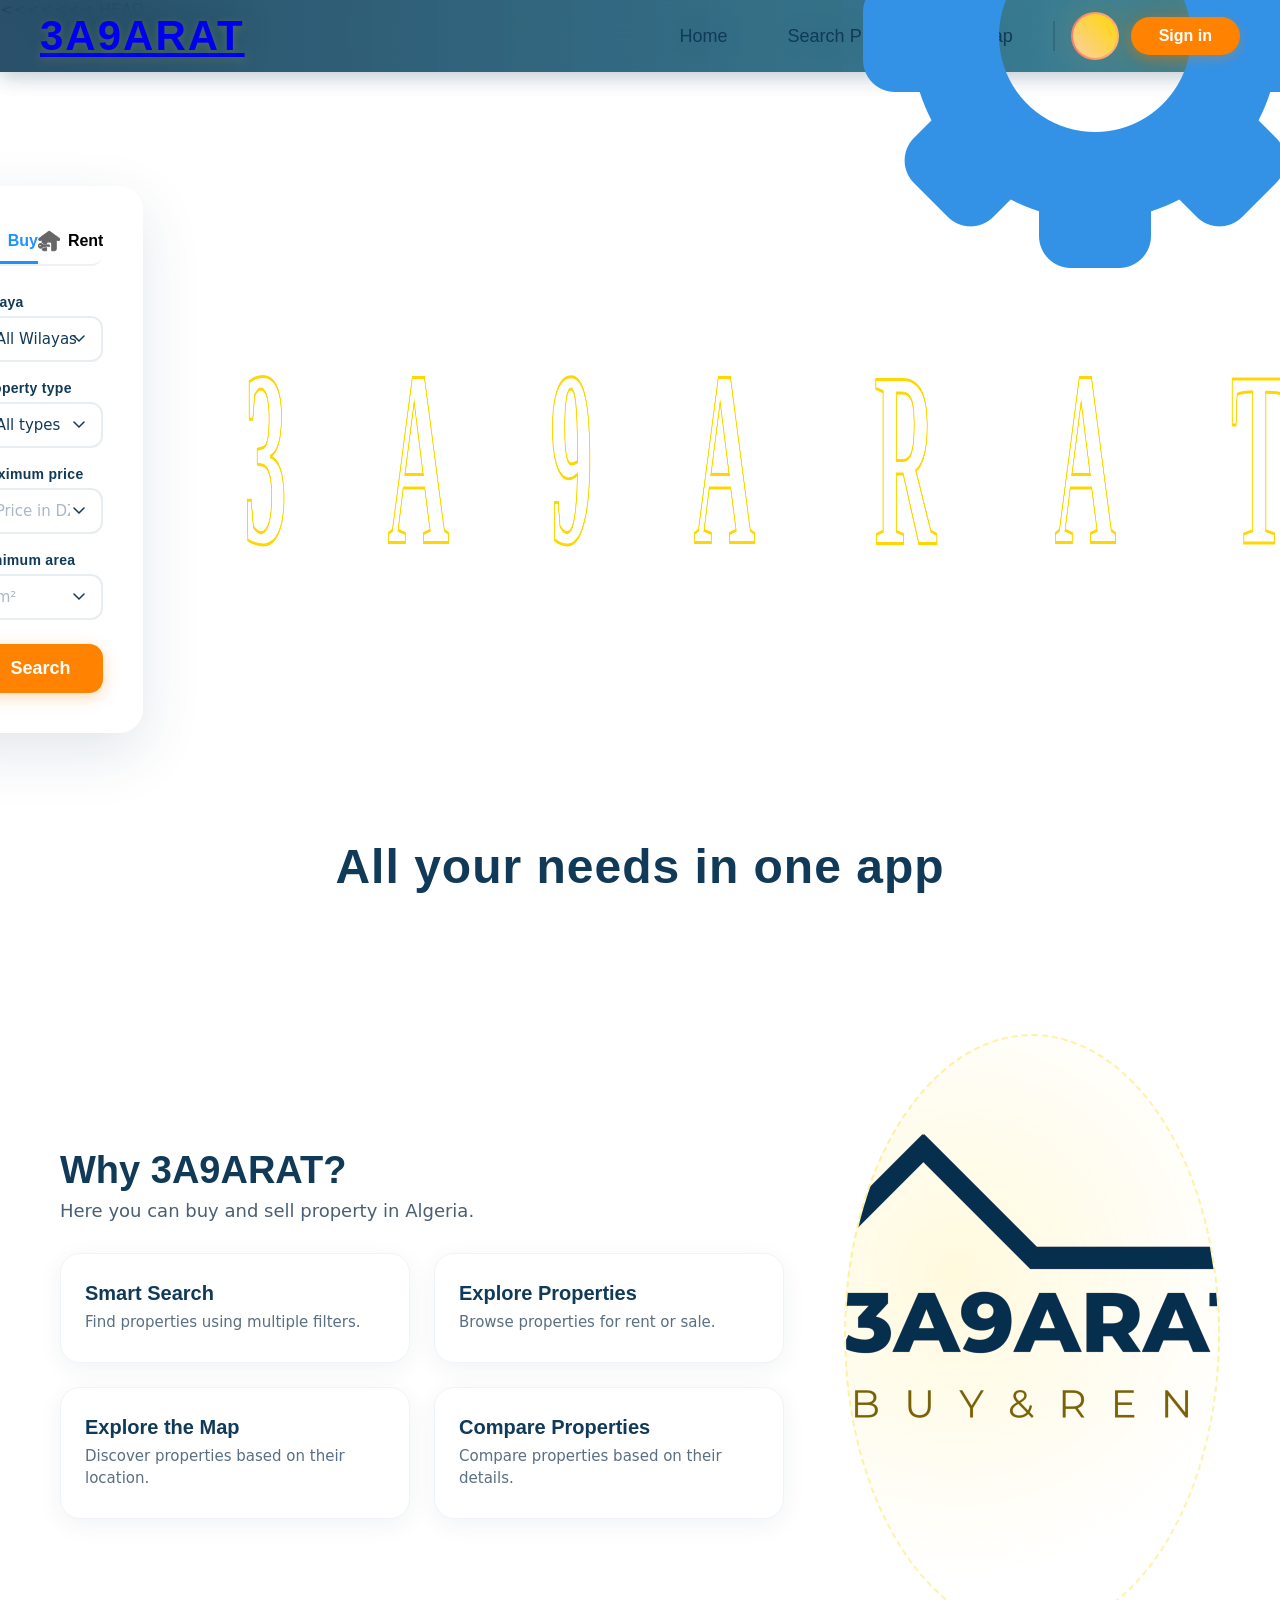
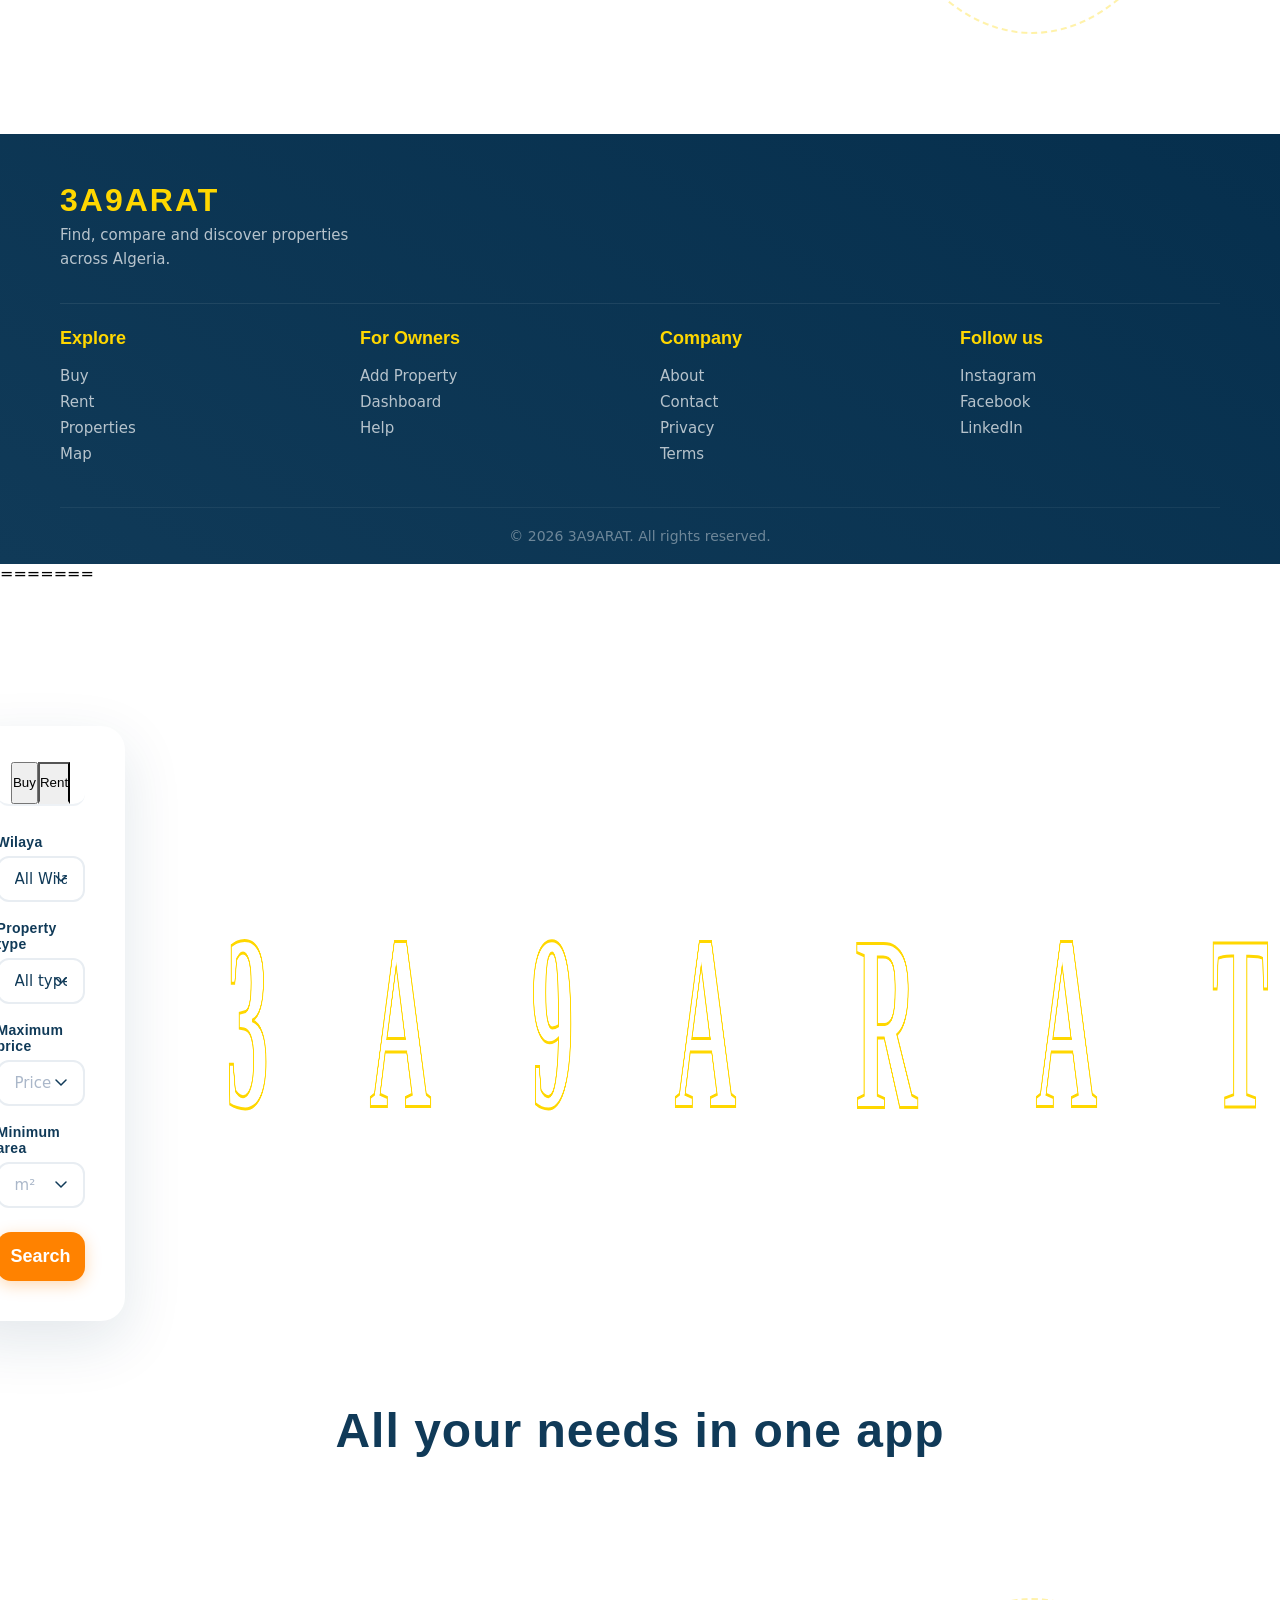
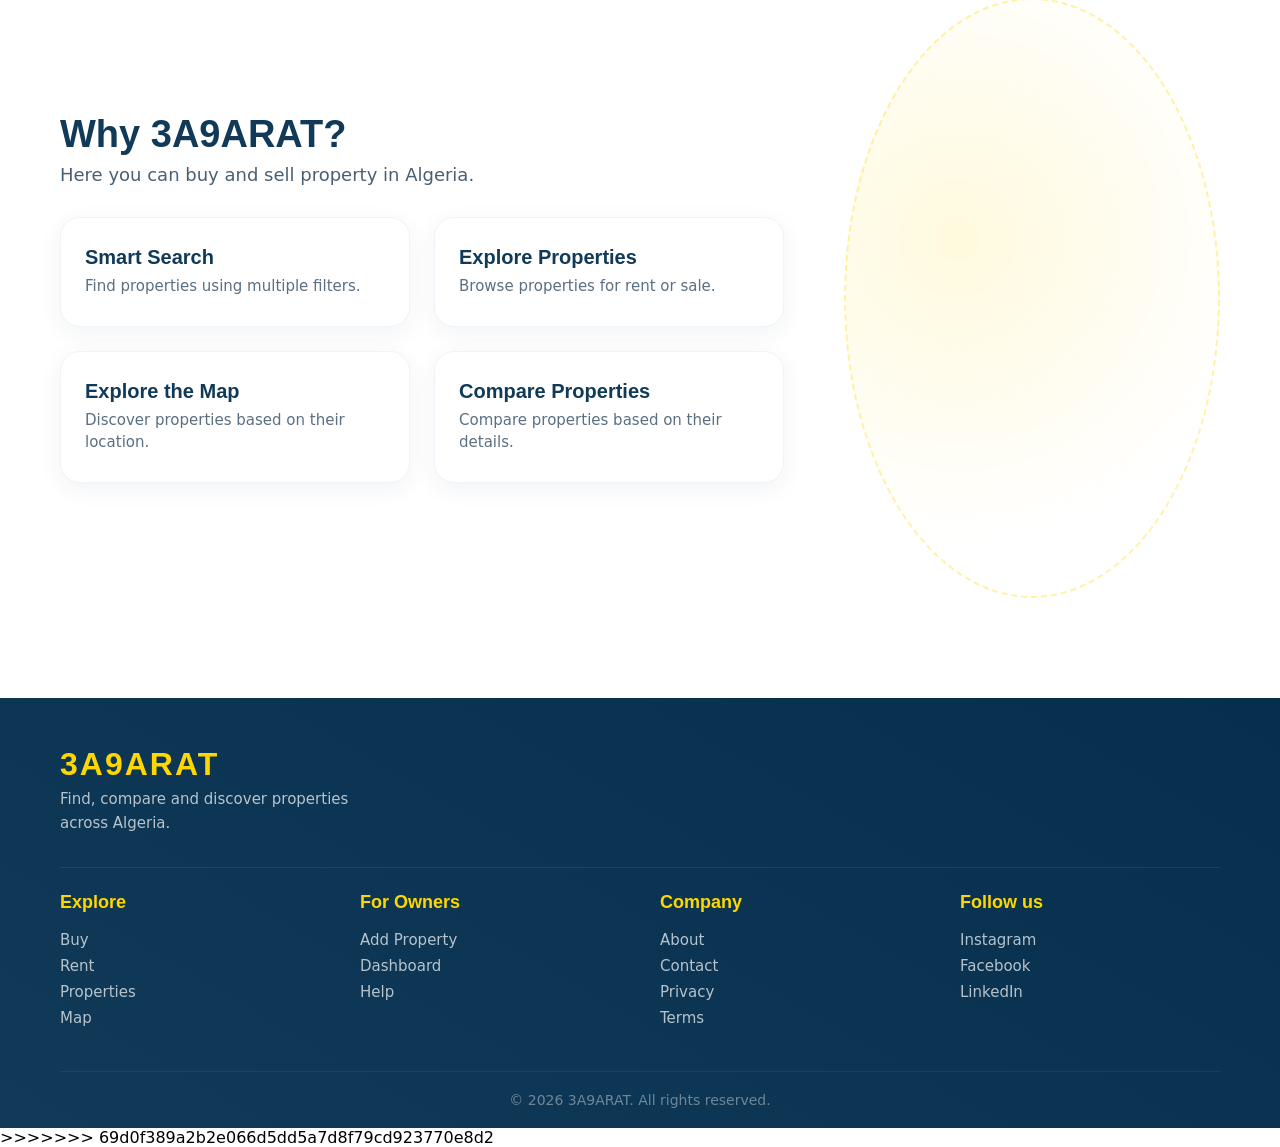
==== commit 56a457d7: "big changes" ====
--- a/frontend/index.html
+++ b/frontend/index.html
@@ -1,3 +1,4 @@
+<<<<<<< HEAD
 <!DOCTYPE html>
 <html lang="en">
 
@@ -451,4 +452,419 @@
 <script src="./js/pages.js"></script>
 </body>
 
+=======
+<!DOCTYPE html>
+<html lang="en">
+
+<head>
+    <meta charset="UTF-8">
+    <meta name="viewport" content="width=device-width, initial-scale=1.0">
+
+    <title>3A9ARAT - Find Your Property</title>
+
+    <link rel="stylesheet" href="style.css">
+</head>
+
+<body>
+
+    <!-- ================= HEADER ================= -->
+
+    <header>
+
+        <div class="logo">
+            <a href="index.html">3A9ARAT</a>
+        </div>
+
+        <nav>
+
+            <button class="navbtn" type="button">
+                Home
+            </button>
+
+            <button class="navbtn" type="button">
+                Search Property
+            </button>
+
+            <button class="navbtn" type="button">
+                Map
+            </button>
+
+            <hr>
+
+            <button id="settings" type="button">
+                <img src="/img/setting.png" alt="Settings">
+            </button>
+
+            <button id="sign" type="button">
+                Sign in
+            </button>
+
+        </nav>
+
+    </header>
+
+
+    <!-- ================= HERO / SEARCH ================= -->
+
+    <main>
+
+        <section class="content">
+
+            <form id="property-search">
+
+                <nav id="property-purpose">
+
+                    <button id="buy" type="button">
+                        Buy
+                    </button>
+
+                    <button id="rent" type="button">
+                        Rent
+                    </button>
+
+                </nav>
+
+
+                <!-- Wilaya -->
+
+                <div>
+                    <label for="wilaya">
+                        Wilaya
+                    </label>
+
+                    <select id="wilaya">
+
+                        <option value="">
+                            All Wilayas
+                        </option>
+
+                        <option value="algiers">
+                            Algiers
+                        </option>
+
+                        <option value="oran">
+                            Oran
+                        </option>
+
+                        <option value="blida">
+                            Blida
+                        </option>
+
+                    </select>
+                </div>
+
+
+                <!-- Property type -->
+
+                <div>
+
+                    <label for="property-type">
+                        Property type
+                    </label>
+
+                    <select id="property-type">
+
+                        <option value="">
+                            All types
+                        </option>
+
+                        <option value="apartment">
+                            Apartment
+                        </option>
+
+                        <option value="house">
+                            House
+                        </option>
+
+                        <option value="villa">
+                            Villa
+                        </option>
+
+                    </select>
+
+                </div>
+
+
+                <!-- Price -->
+
+                <div>
+
+                    <label for="price">
+                        Maximum price
+                    </label>
+
+                    <input
+                        type="number"
+                        id="price"
+                        placeholder="Price in DZD"
+                    >
+
+                </div>
+
+
+                <!-- Area -->
+
+                <div>
+
+                    <label for="area">
+                        Minimum area
+                    </label>
+
+                    <input
+                        type="number"
+                        id="area"
+                        placeholder="m²"
+                    >
+
+                </div>
+
+
+                <!-- Search -->
+
+                <button type="submit">
+                    Search
+                </button>
+
+            </form>
+
+
+            <!-- Logo / Hero title -->
+
+            <div class="hero-logo">
+
+                <h1 id="big">
+                    <span>3</span>
+                    <span>A</span>
+                    <span>9</span>
+                    <span>A</span>
+                    <span>R</span>
+                    <span>A</span>
+                    <span>T</span>
+                </h1>
+
+            </div>
+
+        </section>
+
+
+        <!-- ================= TAGLINE ================= -->
+
+        <h1 class="tagline">
+            All your needs in one app
+        </h1>
+
+
+        <!-- ================= WHY 3A9ARAT ================= -->
+
+        <section class="content">
+
+            <div class="why-us">
+
+                <h2>
+                    Why 3A9ARAT?
+                </h2>
+
+                <p>
+                    Here you can buy and sell property in Algeria.
+                </p>
+
+
+                <div class="features">
+
+                    <article>
+                        <h3>
+                            Smart Search
+                        </h3>
+
+                        <p>
+                            Find properties using multiple filters.
+                        </p>
+                    </article>
+
+
+                    <article>
+                        <h3>
+                            Explore Properties
+                        </h3>
+
+                        <p>
+                            Browse properties for rent or sale.
+                        </p>
+                    </article>
+
+
+                    <article>
+                        <h3>
+                            Explore the Map
+                        </h3>
+
+                        <p>
+                            Discover properties based on their location.
+                        </p>
+                    </article>
+
+
+                    <article>
+                        <h3>
+                            Compare Properties
+                        </h3>
+
+                        <p>
+                            Compare properties based on their details.
+                        </p>
+                    </article>
+
+                </div>
+
+            </div>
+
+
+            <div class="icon">
+                <!-- Add your image/icon here later -->
+            </div>
+
+        </section>
+
+    </main>
+
+
+    <!-- ================= FOOTER ================= -->
+
+    <footer>
+
+        <div class="footer-brand">
+
+            <h2>
+                3A9ARAT
+            </h2>
+
+            <p>
+                Find, compare and discover properties
+                across Algeria.
+            </p>
+
+        </div>
+
+
+        <div class="footer-links">
+
+
+            <!-- Explore -->
+
+            <div>
+
+                <h3>
+                    Explore
+                </h3>
+
+                <a href="#">
+                    Buy
+                </a>
+
+                <a href="#">
+                    Rent
+                </a>
+
+                <a href="#">
+                    Properties
+                </a>
+
+                <a href="#">
+                    Map
+                </a>
+
+            </div>
+
+
+            <!-- Owners -->
+
+            <div>
+
+                <h3>
+                    For Owners
+                </h3>
+
+                <a href="#">
+                    Add Property
+                </a>
+
+                <a href="#">
+                    Dashboard
+                </a>
+
+                <a href="#">
+                    Help
+                </a>
+
+            </div>
+
+
+            <!-- Company -->
+
+            <div>
+
+                <h3>
+                    Company
+                </h3>
+
+                <a href="#">
+                    About
+                </a>
+
+                <a href="#">
+                    Contact
+                </a>
+
+                <a href="#">
+                    Privacy
+                </a>
+
+                <a href="#">
+                    Terms
+                </a>
+
+            </div>
+
+
+            <!-- Social -->
+
+            <div>
+
+                <h3>
+                    Follow us
+                </h3>
+
+                <a href="#">
+                    Instagram
+                </a>
+
+                <a href="#">
+                    Facebook
+                </a>
+
+                <a href="#">
+                    LinkedIn
+                </a>
+
+            </div>
+
+        </div>
+
+
+        <!-- Footer bottom -->
+
+        <div class="footer-bottom">
+
+            <p>
+                © 2026 3A9ARAT. All rights reserved.
+            </p>
+
+        </div>
+
+    </footer>
+
+
+</body>
+
+>>>>>>> 69d0f389a2b2e066d5dd5a7d8f79cd923770e8d2
 </html>
--- a/frontend/style.css
+++ b/frontend/style.css
@@ -1,3 +1,4 @@
+<<<<<<< HEAD
 @font-face {
     font-family: "poppins";
     src: url(./fonts/poppins/Poppins-Bold.ttf) format("truetype");
@@ -1933,4 +1934,175 @@
     margin-top: 4px;
     display: flex;
     flex-direction: column;
+=======
+@font-face{
+    font-family: "poppins";
+    src: url(./fonts/poppins/Poppins-Bold.ttf) format("truetype");
+}
+body{
+    background-color: #ffffff;
+}
+header{
+    position:fixed;
+    top:0;
+    width:100%;
+    left:0;
+    background:linear-gradient(to right, #103a58a9, #146d8696);
+    display:flex;
+    flex-direction:row;
+    align-content: center;
+    gap: 800px;
+    z-index: 1000;
+    height:60px;
+    padding:10px;
+    backdrop-filter: blur(20px);
+
+}
+#settings{
+    border: solid 1px #FF8200;
+    background: transparent;
+    border-radius: 100%;
+    width:50px;
+    height:50px;
+    font-size: 20px;
+    border: 2px solid transparent;
+    padding:5px;
+    background: 
+    linear-gradient(45deg, #FBCFA8, #FFD700) padding-box, 
+    linear-gradient(to right, #ff7e5f, #feb47b) border-box;
+    overflow: none;
+    display:flex;
+    justify-content: center;
+    align-items: center;
+    transition:0.2s ease;
+}
+img{
+    width:30px;
+    height:30px;
+    filter: hue-rotate(180deg) saturate(100%) brightness(100%);
+    transition: 0.2s ease;
+}
+#settings:hover img{
+    transform: rotate(180deg);
+
+    transition:0.3s ease;
+}
+.navbtn{
+    text-decoration: none;
+    color: #103A58;
+    font-family: "poppins", 'Gill Sans', 'Gill Sans MT', Calibri, 'Trebuchet MS', sans-serif;
+    font-size: 20px;
+    border:none;
+    background: transparent;
+    border-radius: 100px;
+    width: 150px;
+    align-self: center;
+    transition:0.2s ease;
+    cursor:pointer;
+}
+.navbtn:hover{
+    background:#FF8200;
+    color:#ffffff
+}
+nav{
+    display: flex;
+    flex-direction: row;
+    gap:20px;
+}
+.logo{
+    font-family: "poppins", 'Gill Sans', 'Gill Sans MT', Calibri, 'Trebuchet MS', sans-serif;
+
+    font-size: 60px;
+    color: #103A58;
+    font-weight: bold;
+    margin-top: 0;
+    margin-left: 20px;
+}
+.headerbtn{
+    padding:10px;
+    background-color: transparent;
+    border: 1px solid #00ff2a;
+    box-shadow: none;
+    border-radius: 100px;
+    width:100px;
+
+}
+.content{
+    display:flex;
+    flex-direction:row;
+    background-color: #00ff2a;
+    height: 800px;    
+    padding: 30px;
+    margin-top: 120px;
+    gap:50px;
+}
+#sign-up{
+    display:flex;
+    flex-direction: column;
+    background-color: #ffffff;
+    gap:10px;
+    border-radius: 20px;
+    padding:10px;
+    height: 400px;
+    width:500px;
+    box-shadow: 0 4px 10px 0px rgba(0, 0, 0, 0.37)
+}
+.loginput{
+    height:30px;
+    border-radius: 10px;
+    border:none;
+    border-bottom: 1px solid #103A58;
+    padding:5px;
+}
+#submit{
+    height:30px;
+    border-radius: 10px;
+    background-color: #FF8200;
+    border: none;
+    color:#ffffff;
+    box-shadow: 0 4px 10px 0px #f88d1a83;
+}
+#big{
+    font-size: 270px;
+    border: solid 2px blue;
+}
+a{
+    cursor:pointer;
+}
+#seller{
+    border: solid 2px #103A58;
+    background-color: transparent;
+    color:#103A58;
+    border-radius: 20px;
+    width: 100px;
+    font-size: 15px;
+    font-weight: bold;
+}
+#consumer{
+    border: none;
+    background-color: #103A58;
+    color: white;
+    border-radius: 20px;
+    width: 100px;
+    font-size: 15px;
+    font-weight: bold;
+}
+#job{
+    display: flex;
+    flex-direction: row;
+    justify-content: center;
+    gap:5px;
+    height: 40px;
+}
+#acc{
+    color:#103A58;
+}
+#property-search{
+    background: white;
+    padding:10px;
+    border-radius: 10px;
+}
+#type{
+    width:100%;
+>>>>>>> 69d0f389a2b2e066d5dd5a7d8f79cd923770e8d2
 }
--- a/frontend/style.css
+++ b/frontend/style.css
@@ -1,3 +1,4 @@
+<<<<<<< HEAD
 @font-face {
     font-family: "poppins";
     src: url(./fonts/poppins/Poppins-Bold.ttf) format("truetype");
@@ -1933,4 +1934,175 @@
     margin-top: 4px;
     display: flex;
     flex-direction: column;
+=======
+@font-face{
+    font-family: "poppins";
+    src: url(./fonts/poppins/Poppins-Bold.ttf) format("truetype");
+}
+body{
+    background-color: #ffffff;
+}
+header{
+    position:fixed;
+    top:0;
+    width:100%;
+    left:0;
+    background:linear-gradient(to right, #103a58a9, #146d8696);
+    display:flex;
+    flex-direction:row;
+    align-content: center;
+    gap: 800px;
+    z-index: 1000;
+    height:60px;
+    padding:10px;
+    backdrop-filter: blur(20px);
+
+}
+#settings{
+    border: solid 1px #FF8200;
+    background: transparent;
+    border-radius: 100%;
+    width:50px;
+    height:50px;
+    font-size: 20px;
+    border: 2px solid transparent;
+    padding:5px;
+    background: 
+    linear-gradient(45deg, #FBCFA8, #FFD700) padding-box, 
+    linear-gradient(to right, #ff7e5f, #feb47b) border-box;
+    overflow: none;
+    display:flex;
+    justify-content: center;
+    align-items: center;
+    transition:0.2s ease;
+}
+img{
+    width:30px;
+    height:30px;
+    filter: hue-rotate(180deg) saturate(100%) brightness(100%);
+    transition: 0.2s ease;
+}
+#settings:hover img{
+    transform: rotate(180deg);
+
+    transition:0.3s ease;
+}
+.navbtn{
+    text-decoration: none;
+    color: #103A58;
+    font-family: "poppins", 'Gill Sans', 'Gill Sans MT', Calibri, 'Trebuchet MS', sans-serif;
+    font-size: 20px;
+    border:none;
+    background: transparent;
+    border-radius: 100px;
+    width: 150px;
+    align-self: center;
+    transition:0.2s ease;
+    cursor:pointer;
+}
+.navbtn:hover{
+    background:#FF8200;
+    color:#ffffff
+}
+nav{
+    display: flex;
+    flex-direction: row;
+    gap:20px;
+}
+.logo{
+    font-family: "poppins", 'Gill Sans', 'Gill Sans MT', Calibri, 'Trebuchet MS', sans-serif;
+
+    font-size: 60px;
+    color: #103A58;
+    font-weight: bold;
+    margin-top: 0;
+    margin-left: 20px;
+}
+.headerbtn{
+    padding:10px;
+    background-color: transparent;
+    border: 1px solid #00ff2a;
+    box-shadow: none;
+    border-radius: 100px;
+    width:100px;
+
+}
+.content{
+    display:flex;
+    flex-direction:row;
+    background-color: #00ff2a;
+    height: 800px;    
+    padding: 30px;
+    margin-top: 120px;
+    gap:50px;
+}
+#sign-up{
+    display:flex;
+    flex-direction: column;
+    background-color: #ffffff;
+    gap:10px;
+    border-radius: 20px;
+    padding:10px;
+    height: 400px;
+    width:500px;
+    box-shadow: 0 4px 10px 0px rgba(0, 0, 0, 0.37)
+}
+.loginput{
+    height:30px;
+    border-radius: 10px;
+    border:none;
+    border-bottom: 1px solid #103A58;
+    padding:5px;
+}
+#submit{
+    height:30px;
+    border-radius: 10px;
+    background-color: #FF8200;
+    border: none;
+    color:#ffffff;
+    box-shadow: 0 4px 10px 0px #f88d1a83;
+}
+#big{
+    font-size: 270px;
+    border: solid 2px blue;
+}
+a{
+    cursor:pointer;
+}
+#seller{
+    border: solid 2px #103A58;
+    background-color: transparent;
+    color:#103A58;
+    border-radius: 20px;
+    width: 100px;
+    font-size: 15px;
+    font-weight: bold;
+}
+#consumer{
+    border: none;
+    background-color: #103A58;
+    color: white;
+    border-radius: 20px;
+    width: 100px;
+    font-size: 15px;
+    font-weight: bold;
+}
+#job{
+    display: flex;
+    flex-direction: row;
+    justify-content: center;
+    gap:5px;
+    height: 40px;
+}
+#acc{
+    color:#103A58;
+}
+#property-search{
+    background: white;
+    padding:10px;
+    border-radius: 10px;
+}
+#type{
+    width:100%;
+>>>>>>> 69d0f389a2b2e066d5dd5a7d8f79cd923770e8d2
 }
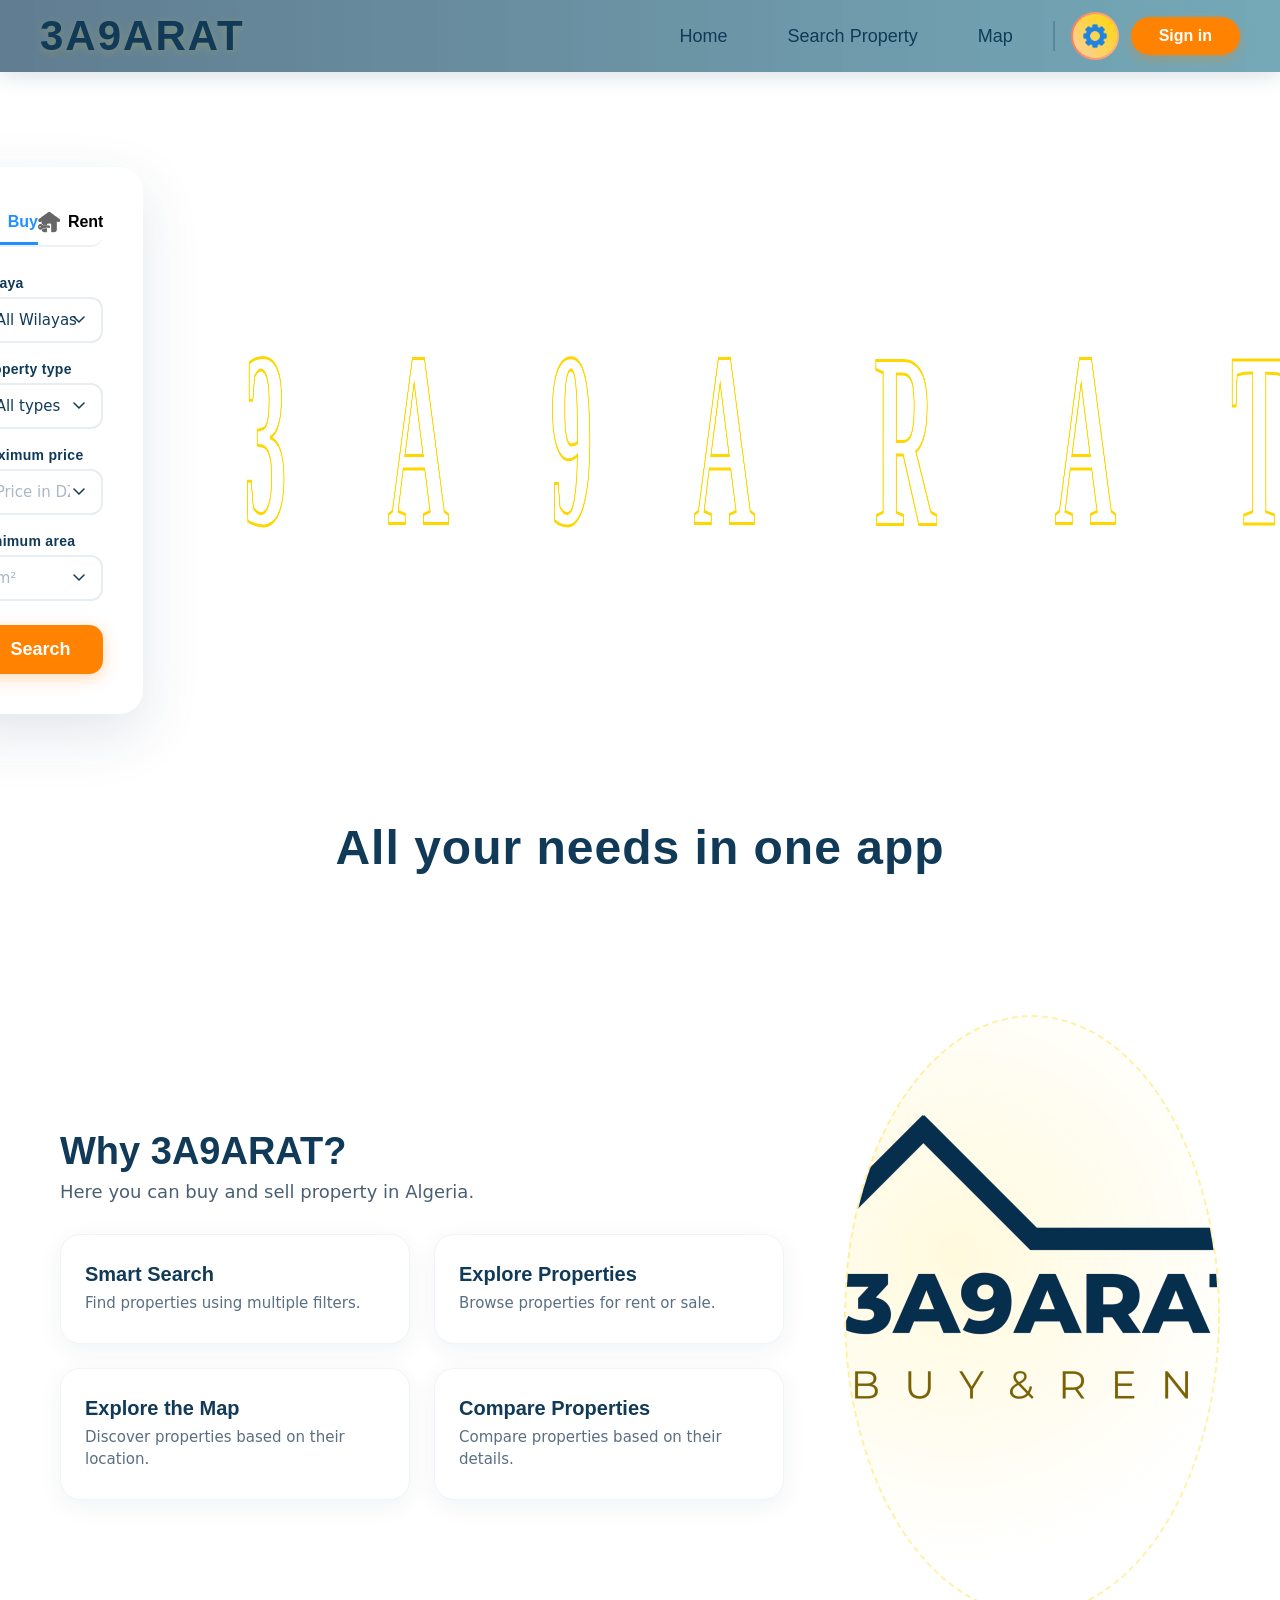
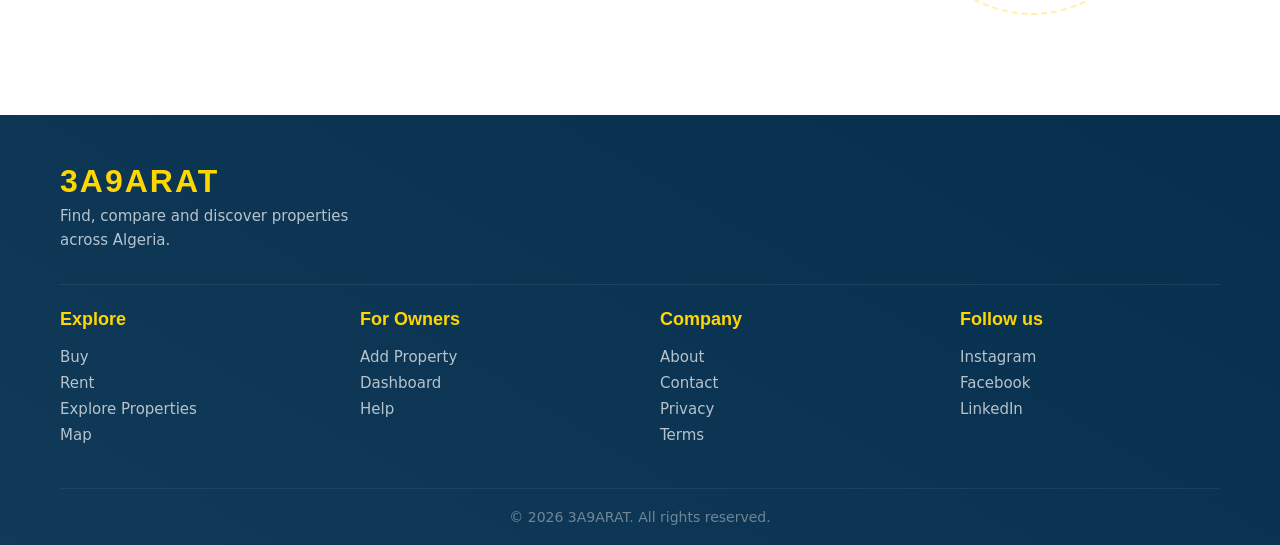
==== commit 1ae377bf: "Initial commit" ====
--- a/frontend/index.html
+++ b/frontend/index.html
@@ -1,4 +1,4 @@
-<<<<<<< HEAD
+
 <!DOCTYPE html>
 <html lang="en">
 
@@ -25,15 +25,15 @@
        <nav>
 
             <button class="navbtn" type="button" id="home-navbtn">
-                Home
+                <span data-i18n="home">Home</span>
             </button>
 
             <button class="navbtn" type="button" id="searchproperty-navbtn">
-                Search Property
+                <span data-i18n="searchProperty">Search Property</span>
             </button>
 
             <button class="navbtn" type="button" id="map-navbtn">
-                Map
+                <span data-i18n="map">Map</span>
             </button>
 
             <hr>
@@ -43,7 +43,7 @@
             </button>
 
             <a id="sign" type="button" href="signin.html">
-                Sign in
+                <span data-i18n="signIn">Sign in</span>
             </a>
 
         </nav>
@@ -64,12 +64,12 @@
 
                     <button id="buy" type="button" class="purpose">
                         <img src="/img/real-estate.png" alt="buy" id="buyImg">
-                        Buy
+                        <span data-i18n="buy">Buy</span>
                     </button>
 
                     <button id="rent" type="button" class="purpose">
                         <img src="/img/rent.png" alt="rent" id="rentImg">
-                        Rent
+                        <span data-i18n="rent">Rent</span>
                     </button>
 
                 </nav>
@@ -79,24 +79,24 @@
 
                 <div>
                     <label for="wilaya">
-                        Wilaya
+                        <span data-i18n="wilaya">Wilaya</span>
                     </label>
 
                     <select id="wilaya">
 
-                        <option value="">
+                        <option value="" data-i18n="allWilayas">
                             All Wilayas
                         </option>
 
-                        <option value="algiers">
+                        <option value="algiers" data-i18n="algiers">
                             Algiers
                         </option>
 
-                        <option value="oran">
+                        <option value="oran" data-i18n="oran">
                             Oran
                         </option>
 
-                        <option value="blida">
+                        <option value="blida" data-i18n="blida">
                             Blida
                         </option>
 
@@ -109,25 +109,25 @@
                 <div>
 
                     <label for="property-type">
-                        Property type
+                        <span data-i18n="propertyType">Property type</span>
                     </label>
 
                     <select id="property-type">
 
                         <option value="">
-                            All types
-                        </option>
-
-                        <option value="apartment">
-                            Apartment
-                        </option>
-
-                        <option value="house">
-                            House
-                        </option>
-
-                        <option value="villa">
-                            Villa
+                            <span data-i18n="allTypes">All types</span>
+                        </option>
+
+                        <option value="apartment" data-i18n="apartment">
+                            <span data-i18n="apartment">Apartment</span>
+                        </option>
+
+                        <option value="house" data-i18n="house">
+                            <span data-i18n="house">House</span>
+                        </option>
+
+                        <option value="villa" data-i18n="villa">
+                            <span data-i18n="villa">Villa</span>
                         </option>
 
                     </select>
@@ -140,13 +140,13 @@
                 <div>
 
                     <label for="price">
-                        Maximum price
+                        <span data-i18n="maximumPrice">Maximum price</span>
                     </label>
 
                     <input
                         type="number"
                         id="price"
-                        placeholder="Price in DZD"
+                        placeholder="Price in DZD" data-i18n-placeholder="priceDzd"
                     >
 
                 </div>
@@ -157,13 +157,13 @@
                 <div>
 
                     <label for="area">
-                        Minimum area
+                        <span data-i18n="minimumArea">Minimum area</span>
                     </label>
 
                     <input
                         type="number"
                         id="area"
-                        placeholder="m²"
+                        placeholder="m²" data-i18n-placeholder="squareMeters"
                     >
 
                 </div>
@@ -171,7 +171,7 @@
 
                 <!-- Search -->
 
-                <button type="submit">
+                <button type="submit" data-i18n="search">
                     Search
                 </button>
 
@@ -200,7 +200,7 @@
         <!-- ================= TAGLINE ================= -->
 
         <h1 class="tagline">
-            All your needs in one app
+            <span data-i18n="tagline">All your needs in one app</span>
         </h1>
 
 
@@ -211,11 +211,11 @@
             <div class="why-us">
 
                 <h2>
-                    Why 3A9ARAT?
+                    <span data-i18n="why">Why 3A9ARAT?</span>
                 </h2>
 
                 <p>
-                    Here you can buy and sell property in Algeria.
+                    <span data-i18n="buySell">Here you can buy and sell property in Algeria.</span>
                 </p>
 
 
@@ -223,44 +223,44 @@
 
                     <article>
                         <h3>
-                            Smart Search
+                            <span data-i18n="smartSearch">Smart Search</span>
                         </h3>
 
                         <p>
-                            Find properties using multiple filters.
+                            <span data-i18n="smartSearchText">Find properties using multiple filters.</span>
                         </p>
                     </article>
 
 
                     <article>
                         <h3>
-                            Explore Properties
+                            <span data-i18n="exploreProperties">Explore Properties</span>
                         </h3>
 
                         <p>
-                            Browse properties for rent or sale.
+                            <span data-i18n="explorePropertiesText">Browse properties for rent or sale.</span>
                         </p>
                     </article>
 
 
                     <article>
                         <h3>
-                            Explore the Map
+                            <span data-i18n="exploreMap">Explore the Map</span>
                         </h3>
 
                         <p>
-                            Discover properties based on their location.
+                            <span data-i18n="exploreMapText">Discover properties based on their location.</span>
                         </p>
                     </article>
 
 
                     <article>
                         <h3>
-                            Compare Properties
+                            <span data-i18n="compareProperties">Compare Properties</span>
                         </h3>
 
                         <p>
-                            Compare properties based on their details.
+                            <span data-i18n="comparePropertiesText">Compare properties based on their details.</span>
                         </p>
                     </article>
 
@@ -288,10 +288,7 @@
                 3A9ARAT
             </h2>
 
-            <p>
-                Find, compare and discover properties
-                across Algeria.
-            </p>
+            <p data-i18n="footerText">Find, compare and discover properties across Algeria.</p>
 
         </div>
 
@@ -304,23 +301,23 @@
             <div>
 
                 <h3>
-                    Explore
+                    <span data-i18n="explore">Explore</span>
                 </h3>
 
                 <a href="#">
-                    Buy
-                </a>
-
-                <a href="#">
-                    Rent
-                </a>
-
-                <a href="#">
-                    Properties
-                </a>
-
-                <a href="#">
-                    Map
+                    <span data-i18n="buy">Buy</span>
+                </a>
+
+                <a href="#">
+                    <span data-i18n="rent">Rent</span>
+                </a>
+
+                <a href="#">
+                    <span data-i18n="exploreProperties">Properties</span>
+                </a>
+
+                <a href="#">
+                    <span data-i18n="map">Map</span>
                 </a>
 
             </div>
@@ -331,19 +328,19 @@
             <div>
 
                 <h3>
-                    For Owners
+                    <span data-i18n="owners">For Owners</span>
                 </h3>
 
                 <a href="#">
-                    Add Property
-                </a>
-
-                <a href="#">
-                    Dashboard
-                </a>
-
-                <a href="#">
-                    Help
+                    <span data-i18n="addProperty">Add Property</span>
+                </a>
+
+                <a href="#">
+                    <span data-i18n="dashboard">Dashboard</span>
+                </a>
+
+                <a href="#">
+                    <span data-i18n="help">Help</span>
                 </a>
 
             </div>
@@ -354,23 +351,23 @@
             <div>
 
                 <h3>
-                    Company
+                    <span data-i18n="company">Company</span>
                 </h3>
 
                 <a href="#">
-                    About
-                </a>
-
-                <a href="#">
-                    Contact
-                </a>
-
-                <a href="#">
-                    Privacy
-                </a>
-
-                <a href="#">
-                    Terms
+                    <span data-i18n="about">About</span>
+                </a>
+
+                <a href="#">
+                    <span data-i18n="contact">Contact</span>
+                </a>
+
+                <a href="#">
+                    <span data-i18n="privacy">Privacy</span>
+                </a>
+
+                <a href="#">
+                    <span data-i18n="terms">Terms</span>
                 </a>
 
             </div>
@@ -381,7 +378,7 @@
             <div>
 
                 <h3>
-                    Follow us
+                    <span data-i18n="followUs">Follow us</span>
                 </h3>
 
                 <a href="#">
@@ -414,457 +411,41 @@
     </footer>
       <div class="settings-menu">
         <nav>
-            <h1>Settings</h1>
+            <h1 data-i18n="settings">Settings</h1>
             <button id="exit-settings-menu"><img src="/img/exit.png" alt="exit" ></button>
         </nav>
        
         <hr>
         <nav>
-        <label for="language">choose language</label>
+        <label for="language" data-i18n="chooseLanguage">choose language</label>
         <select name="language" id="language">
-            <option value="en">English</option>
-            <option value="ar">Arabic</option>
-            <option value="fr">French</option>
+            <option value="en" data-i18n="english">English</option>
+            <option value="ar" data-i18n="arabic">Arabic</option>
+            <option value="fr" data-i18n="french">French</option>
         </select>
         </nav>
         <nav>
-        <label for="display">Display</label>
+        <label for="display" data-i18n="display">Display</label>
         <select name="display" id="display">
-            <option value="light">Light</option>
-            <option value="dark">Dark</option>
+            <option value="light" data-i18n="light">Light</option>
+            <option value="dark" data-i18n="dark">Dark</option>
         </select>
         </nav>
         <hr>
         <div class="pfp-settings"><img src="/img/hiii hello.jpg" alt="Profile Picture">
-            <p>Account</p>
+            <p data-i18n="account">Account</p>
         </div>
         
         <h3>
-            switch job
+            <span data-i18n="switchJob">switch job</span>
         </h3>
         <nav id="settings-job-nav">
-            <button>seller</button>
-            <button>consumer</button>
+            <button data-i18n="seller">seller</button>
+            <button data-i18n="consumer">consumer</button>
         </nav>
-        <button id="log-out">Log out</button>
+        <button id="log-out" data-i18n="logOut">Log out</button>
         
     </div>
 <script src="./js/pages.js"></script>
 </body>
-
-=======
-<!DOCTYPE html>
-<html lang="en">
-
-<head>
-    <meta charset="UTF-8">
-    <meta name="viewport" content="width=device-width, initial-scale=1.0">
-
-    <title>3A9ARAT - Find Your Property</title>
-
-    <link rel="stylesheet" href="style.css">
-</head>
-
-<body>
-
-    <!-- ================= HEADER ================= -->
-
-    <header>
-
-        <div class="logo">
-            <a href="index.html">3A9ARAT</a>
-        </div>
-
-        <nav>
-
-            <button class="navbtn" type="button">
-                Home
-            </button>
-
-            <button class="navbtn" type="button">
-                Search Property
-            </button>
-
-            <button class="navbtn" type="button">
-                Map
-            </button>
-
-            <hr>
-
-            <button id="settings" type="button">
-                <img src="/img/setting.png" alt="Settings">
-            </button>
-
-            <button id="sign" type="button">
-                Sign in
-            </button>
-
-        </nav>
-
-    </header>
-
-
-    <!-- ================= HERO / SEARCH ================= -->
-
-    <main>
-
-        <section class="content">
-
-            <form id="property-search">
-
-                <nav id="property-purpose">
-
-                    <button id="buy" type="button">
-                        Buy
-                    </button>
-
-                    <button id="rent" type="button">
-                        Rent
-                    </button>
-
-                </nav>
-
-
-                <!-- Wilaya -->
-
-                <div>
-                    <label for="wilaya">
-                        Wilaya
-                    </label>
-
-                    <select id="wilaya">
-
-                        <option value="">
-                            All Wilayas
-                        </option>
-
-                        <option value="algiers">
-                            Algiers
-                        </option>
-
-                        <option value="oran">
-                            Oran
-                        </option>
-
-                        <option value="blida">
-                            Blida
-                        </option>
-
-                    </select>
-                </div>
-
-
-                <!-- Property type -->
-
-                <div>
-
-                    <label for="property-type">
-                        Property type
-                    </label>
-
-                    <select id="property-type">
-
-                        <option value="">
-                            All types
-                        </option>
-
-                        <option value="apartment">
-                            Apartment
-                        </option>
-
-                        <option value="house">
-                            House
-                        </option>
-
-                        <option value="villa">
-                            Villa
-                        </option>
-
-                    </select>
-
-                </div>
-
-
-                <!-- Price -->
-
-                <div>
-
-                    <label for="price">
-                        Maximum price
-                    </label>
-
-                    <input
-                        type="number"
-                        id="price"
-                        placeholder="Price in DZD"
-                    >
-
-                </div>
-
-
-                <!-- Area -->
-
-                <div>
-
-                    <label for="area">
-                        Minimum area
-                    </label>
-
-                    <input
-                        type="number"
-                        id="area"
-                        placeholder="m²"
-                    >
-
-                </div>
-
-
-                <!-- Search -->
-
-                <button type="submit">
-                    Search
-                </button>
-
-            </form>
-
-
-            <!-- Logo / Hero title -->
-
-            <div class="hero-logo">
-
-                <h1 id="big">
-                    <span>3</span>
-                    <span>A</span>
-                    <span>9</span>
-                    <span>A</span>
-                    <span>R</span>
-                    <span>A</span>
-                    <span>T</span>
-                </h1>
-
-            </div>
-
-        </section>
-
-
-        <!-- ================= TAGLINE ================= -->
-
-        <h1 class="tagline">
-            All your needs in one app
-        </h1>
-
-
-        <!-- ================= WHY 3A9ARAT ================= -->
-
-        <section class="content">
-
-            <div class="why-us">
-
-                <h2>
-                    Why 3A9ARAT?
-                </h2>
-
-                <p>
-                    Here you can buy and sell property in Algeria.
-                </p>
-
-
-                <div class="features">
-
-                    <article>
-                        <h3>
-                            Smart Search
-                        </h3>
-
-                        <p>
-                            Find properties using multiple filters.
-                        </p>
-                    </article>
-
-
-                    <article>
-                        <h3>
-                            Explore Properties
-                        </h3>
-
-                        <p>
-                            Browse properties for rent or sale.
-                        </p>
-                    </article>
-
-
-                    <article>
-                        <h3>
-                            Explore the Map
-                        </h3>
-
-                        <p>
-                            Discover properties based on their location.
-                        </p>
-                    </article>
-
-
-                    <article>
-                        <h3>
-                            Compare Properties
-                        </h3>
-
-                        <p>
-                            Compare properties based on their details.
-                        </p>
-                    </article>
-
-                </div>
-
-            </div>
-
-
-            <div class="icon">
-                <!-- Add your image/icon here later -->
-            </div>
-
-        </section>
-
-    </main>
-
-
-    <!-- ================= FOOTER ================= -->
-
-    <footer>
-
-        <div class="footer-brand">
-
-            <h2>
-                3A9ARAT
-            </h2>
-
-            <p>
-                Find, compare and discover properties
-                across Algeria.
-            </p>
-
-        </div>
-
-
-        <div class="footer-links">
-
-
-            <!-- Explore -->
-
-            <div>
-
-                <h3>
-                    Explore
-                </h3>
-
-                <a href="#">
-                    Buy
-                </a>
-
-                <a href="#">
-                    Rent
-                </a>
-
-                <a href="#">
-                    Properties
-                </a>
-
-                <a href="#">
-                    Map
-                </a>
-
-            </div>
-
-
-            <!-- Owners -->
-
-            <div>
-
-                <h3>
-                    For Owners
-                </h3>
-
-                <a href="#">
-                    Add Property
-                </a>
-
-                <a href="#">
-                    Dashboard
-                </a>
-
-                <a href="#">
-                    Help
-                </a>
-
-            </div>
-
-
-            <!-- Company -->
-
-            <div>
-
-                <h3>
-                    Company
-                </h3>
-
-                <a href="#">
-                    About
-                </a>
-
-                <a href="#">
-                    Contact
-                </a>
-
-                <a href="#">
-                    Privacy
-                </a>
-
-                <a href="#">
-                    Terms
-                </a>
-
-            </div>
-
-
-            <!-- Social -->
-
-            <div>
-
-                <h3>
-                    Follow us
-                </h3>
-
-                <a href="#">
-                    Instagram
-                </a>
-
-                <a href="#">
-                    Facebook
-                </a>
-
-                <a href="#">
-                    LinkedIn
-                </a>
-
-            </div>
-
-        </div>
-
-
-        <!-- Footer bottom -->
-
-        <div class="footer-bottom">
-
-            <p>
-                © 2026 3A9ARAT. All rights reserved.
-            </p>
-
-        </div>
-
-    </footer>
-
-
-</body>
-
->>>>>>> 69d0f389a2b2e066d5dd5a7d8f79cd923770e8d2
 </html>
--- a/frontend/style.css
+++ b/frontend/style.css
@@ -1,4 +1,3 @@
-<<<<<<< HEAD
 @font-face {
     font-family: "poppins";
     src: url(./fonts/poppins/Poppins-Bold.ttf) format("truetype");
@@ -484,34 +483,7 @@
     color: rgba(255, 255, 255, 0.4);
 }
 
-/* ---------- SIGN IN FORM (OLD - KEPT FOR REFERENCE) ---------- */
-#sign-up {
-    display: flex;
-    flex-direction: column;
-    background: white;
-    gap: 16px;
-    border-radius: 28px;
-    padding: 40px 44px;
-    height: auto;
-    width: 480px;
-    max-width: 94%;
-    margin: 120px auto 40px;
-    box-shadow: 0 20px 60px rgba(16, 58, 88, 0.12);
-    transition: box-shadow 0.3s ease;
-}
-
-#sign-up:hover {
-    box-shadow: 0 30px 80px rgba(16, 58, 88, 0.16);
-}
-
-#sign-up label {
-    font-family: "poppins", sans-serif;
-    font-weight: 600;
-    color: #103A58;
-    font-size: 14px;
-    letter-spacing: 0.3px;
-}
-
+/* ---------- SIGN IN FORM ---------- */
 .loginput {
     height: 44px;
     border-radius: 12px;
@@ -525,86 +497,6 @@
     outline: none;
     border-color: #FF8200;
     box-shadow: 0 0 0 4px rgba(255, 130, 0, 0.10);
-}
-
-#job {
-    display: flex;
-    gap: 12px;
-    margin: 4px 0;
-}
-
-#seller,
-#consumer {
-    flex: 1;
-    padding: 10px 0;
-    border-radius: 100px;
-    font-family: "poppins", sans-serif;
-    font-size: 15px;
-    font-weight: 600;
-    cursor: pointer;
-    transition: all 0.25s ease;
-    border: 2px solid transparent;
-}
-
-#seller {
-    border-color: #103A58;
-    background: transparent;
-    color: #103A58;
-}
-
-#seller:hover {
-    background: #103A58;
-    color: white;
-    transform: scale(1.02);
-}
-
-#consumer {
-    background: #103A58;
-    color: white;
-    border-color: #103A58;
-}
-
-#consumer:hover {
-    background: #062f4d;
-    transform: scale(1.02);
-}
-
-#sign-up p {
-    font-size: 15px;
-    color: #4a5f73;
-}
-
-#acc {
-    color: #FF8200;
-    font-weight: 600;
-    cursor: pointer;
-    transition: color 0.2s;
-}
-
-#acc:hover {
-    color: #e07200;
-    text-decoration: underline;
-}
-
-#submit {
-    height: 48px;
-    border-radius: 100px;
-    background: #FF8200;
-    border: none;
-    color: white;
-    font-family: "poppins", sans-serif;
-    font-size: 18px;
-    font-weight: 600;
-    cursor: pointer;
-    transition: all 0.25s ease;
-    box-shadow: 0 4px 16px rgba(255, 130, 0, 0.3);
-    margin-top: 6px;
-}
-
-#submit:hover {
-    background: #e07200;
-    transform: translateY(-2px);
-    box-shadow: 0 8px 28px rgba(255, 130, 0, 0.4);
 }
 
 /* ---------- SEARCH PROPERTY PAGE ---------- */
@@ -771,35 +663,6 @@
     color: #aab7c9;
 }
 
-#smartsearch {
-    width: 48px;
-    height: 48px;
-    border-radius: 100%;
-    border: none;
-    background: #FF8200;
-    color: white;
-    font-size: 20px;
-    cursor: pointer;
-    transition: all 0.25s ease;
-    box-shadow: 0 4px 12px rgba(255, 130, 0, 0.25);
-    flex-shrink: 0;
-    display: flex;
-    align-items: center;
-    justify-content: center;
-}
-
-#smartsearch:hover {
-    background: #e07200;
-    transform: scale(1.05);
-    box-shadow: 0 8px 24px rgba(255, 130, 0, 0.35);
-}
-
-#smartsearch img {
-    width: 30px;
-    height: auto;
-    filter: brightness(150%);
-}
-
 /* --- PROPERTY CARDS - ORIGINAL SIZE --- */
 .property-space {
     display: flex;
@@ -821,6 +684,34 @@
     transition: all 0.35s ease;
     box-shadow: 0 4px 16px rgba(16, 58, 88, 0.04);
     flex-shrink: 0;
+    animation: property-card-in 0.45s ease both;
+}
+
+.property-card:nth-child(2) {
+    animation-delay: 0.05s;
+}
+
+.property-card:nth-child(3) {
+    animation-delay: 0.1s;
+}
+
+.property-card:nth-child(4) {
+    animation-delay: 0.15s;
+}
+
+.property-card:nth-child(n + 5) {
+    animation-delay: 0.2s;
+}
+
+@keyframes property-card-in {
+    from {
+        opacity: 0;
+        transform: translateY(10px);
+    }
+    to {
+        opacity: 1;
+        transform: translateY(0);
+    }
 }
 
 .property-card:hover {
@@ -1052,8 +943,17 @@
     max-width: 92%;
     max-height: 80vh;
     overflow-y: auto;
-    display: none;
+    opacity: 0;
+    visibility: hidden;
+    pointer-events: none;
+    transition: opacity 0.2s ease, visibility 0.2s ease, transform 0.2s ease;
     border: 1px solid #e8edf2;
+}
+
+.settings-menu.is-open {
+    opacity: 1;
+    visibility: visible;
+    pointer-events: auto;
 }
 
 .settings-menu > nav:first-child {
@@ -1263,9 +1163,8 @@
     gap: 18px;
 }
 
-/* ---- OVERLAY PANELS (RIGHT SIDE) ---- */
-.welcome-right,
-.welcome-left {
+/* ---- OVERLAY PANEL (RIGHT SIDE) ---- */
+.welcome-right {
     position: absolute;
     top: 0;
     right: 0;
@@ -1279,8 +1178,11 @@
     gap: 16px;
     color: white;
     background: linear-gradient(145deg, #103A58, #062f4d);
-    transition: all 0.6s cubic-bezier(0.68, -0.55, 0.265, 1.55);
     z-index: 3;
+    transition: transform 0.6s ease;
+    will-change: transform;
+    backface-visibility: hidden;
+    transform: translate3d(0, 0, 0);
     overflow: hidden;
 }
 
@@ -1289,28 +1191,7 @@
     opacity: 1;
     z-index: 3;
 }
-
-.welcome-left {
-    right: -50%;
-    opacity: 0;
-    z-index: 1;
-}
-
-/* Glow effect on overlay panels */
-.welcome-right::before,
-.welcome-left::before {
-    content: '';
-    position: absolute;
-    top: -50%;
-    right: -50%;
-    width: 200%;
-    height: 200%;
-    background: radial-gradient(circle at 70% 30%, rgba(255, 215, 0, 0.06), transparent 70%);
-    pointer-events: none;
-}
-
-.welcome-right h1,
-.welcome-left h1 {
+.welcome-right h1 {
     font-family: "poppins", sans-serif;
     font-size: 28px;
     font-weight: 700;
@@ -1319,8 +1200,7 @@
     z-index: 1;
 }
 
-.welcome-right p,
-.welcome-left p {
+.welcome-right p {
     font-size: 15px;
     text-align: center;
     opacity: 0.8;
@@ -1330,8 +1210,7 @@
     z-index: 1;
 }
 
-#signup,
-#signin {
+#signup {
     background: transparent;
     border: 2px solid rgba(255, 255, 255, 0.6);
     color: white;
@@ -1347,42 +1226,12 @@
     letter-spacing: 0.5px;
 }
 
-#signup:hover,
-#signin:hover {
+#signup:hover {
     background: white;
     color: #103A58;
     border-color: white;
     transform: translateY(-2px);
     box-shadow: 0 8px 24px rgba(0, 0, 0, 0.2);
-}
-
-/* ---- ACTIVE STATE (Show Sign Up) ---- */
-
-/* Overlay moves to left */
-.main-container.active .welcome-right {
-    right: 50%;
-    opacity: 0;
-    z-index: 1;
-}
-
-.main-container.active .welcome-left {
-    right: 0;
-    opacity: 1;
-    z-index: 3;
-}
-
-/* Forms swap */
-.main-container.active .signin-form {
-    left: -50%;
-    opacity: 0;
-    z-index: 1;
-}
-
-.main-container.active .signup-form {
-    left: 0;
-    opacity: 1;
-    z-index: 2;
-    transform: translateX(0);
 }
 
 /* ---- Google Button ---- */
@@ -1660,16 +1509,7 @@
         display: none;
     }
 
-    .main-container.active .signup-form {
-        display: flex;
-    }
-
-    .main-container.active .signin-form {
-        display: none;
-    }
-
-    .welcome-right,
-    .welcome-left {
+    .welcome-right {
         position: relative;
         width: 100%;
         height: auto;
@@ -1679,38 +1519,21 @@
         order: 0;
     }
 
-    .welcome-left {
-        display: none;
-    }
-
-    .main-container.active .welcome-right {
-        display: none;
-    }
-
-    .main-container.active .welcome-left {
-        display: flex;
-        right: 0;
-        opacity: 1;
-    }
-
     .signin-form form h1,
     .signup-form form h1 {
         font-size: 26px;
     }
 
-    .welcome-right h1,
-    .welcome-left h1 {
+    .welcome-right h1 {
         font-size: 24px;
     }
 
-    .welcome-right p,
-    .welcome-left p {
+    .welcome-right p {
         font-size: 14px;
         max-width: 100%;
     }
 
-    #signup,
-    #signin {
+    #signup {
         padding: 10px 32px;
         font-size: 14px;
     }
@@ -1805,10 +1628,6 @@
         grid-template-columns: 1fr;
         gap: 16px;
     }
-    #sign-up {
-        padding: 28px 20px;
-        width: 94%;
-    }
     .search-space {
         padding: 0 10px 30px;
     }
@@ -1858,14 +1677,12 @@
         font-size: 22px;
     }
 
-    .welcome-right,
-    .welcome-left {
+    .welcome-right {
         padding: 24px 16px;
         min-height: 150px;
     }
 
-    .welcome-right h1,
-    .welcome-left h1 {
+    .welcome-right h1 {
         font-size: 20px;
     }
 
@@ -1895,8 +1712,7 @@
     .signup-form {
         padding: 36px 32px;
     }
-    .welcome-right,
-    .welcome-left {
+    .welcome-right {
         padding: 36px 32px;
     }
 }
@@ -1907,7 +1723,6 @@
 
 .welcome-right{
     border-radius:20px;
-    transition: 0.5s ease-out;
 }
 .signup-form{
     display:flex;
@@ -1925,184 +1740,922 @@
     color:red;
     background-color: #f0f4f8;
     padding: 8px;
-    width:400px;
+    width:600px;
     margin-left: 20px;
     border-radius: 8px;
     box-shadow: 0 0 2px 4px rgba(16, 58, 88, 0.05);
-    height:40px;
+    height:auto;
     font-size:14px;
-    margin-top: 4px;
-    display: flex;
-    flex-direction: column;
-=======
-@font-face{
-    font-family: "poppins";
-    src: url(./fonts/poppins/Poppins-Bold.ttf) format("truetype");
-}
-body{
-    background-color: #ffffff;
-}
-header{
-    position:fixed;
-    top:0;
-    width:100%;
-    left:0;
-    background:linear-gradient(to right, #103a58a9, #146d8696);
-    display:flex;
-    flex-direction:row;
-    align-content: center;
-    gap: 800px;
-    z-index: 1000;
-    height:60px;
-    padding:10px;
-    backdrop-filter: blur(20px);
-
-}
-#settings{
-    border: solid 1px #FF8200;
+    margin-top: 100px;
+    display: flex;
+    flex-direction: row;
+    justify-content: space-between;
+    align-items: center;
+    padding-top:0;
+    display: none;
+    overflow: hidden;
+}
+.errorMessage h1{
+    font-size: 16px;
+    color: #103A58;
+    font-weight: 600;
+    margin-bottom: 4px;
+}
+/* ========================================
+   DARK MODE
+   ======================================== */
+
+body.dark {
+    background-color: #101010;
+    color: #d0d8d8;
+}
+
+/* ---------- HEADER ---------- */
+body.dark header {
+    background: linear-gradient(to right, #051528e0, #102848e0);
+    box-shadow: 0 4px 20px rgba(0, 0, 0, 0.4);
+}
+
+body.dark .logo {
+    color: #fdcb58;
+    text-shadow: 0 2px 8px rgba(253, 203, 88, 0.15);
+}
+
+body.dark .navbtn {
+    color: #d0d8d8;
+}
+
+body.dark .navbtn:hover {
+    background: #ff8a00;
+    color: #ffffff;
+}
+
+body.dark header nav hr {
+    background: rgba(208, 216, 216, 0.15);
+}
+
+body.dark #settings {
+    background: linear-gradient(45deg, #2a4e88, #1a3a68) padding-box,
+        linear-gradient(to right, #ff8a00, #fdcb58) border-box;
+}
+
+body.dark #settings:hover {
+    box-shadow: 0 0 20px rgba(253, 203, 88, 0.25);
+}
+
+body.dark .settings-img {
+    filter: brightness(0) invert(1) brightness(0.9);
+}
+
+/* ---------- HERO / CONTENT ---------- */
+
+body.dark #big {
+    -webkit-text-stroke: 3px #fdcb58;
+    text-shadow: 0 8px 30px rgba(253, 203, 88, 0.08);
+}
+
+/* ---------- SEARCH FORM ---------- */
+body.dark #property-search {
+    background: #102848;
+    box-shadow: 0 20px 60px rgba(0, 0, 0, 0.3);
+}
+
+body.dark #property-search:hover {
+    box-shadow: 0 30px 80px rgba(0, 0, 0, 0.4);
+}
+
+body.dark #property-purpose {
+    border-bottom: 2px solid #1a3a68;
+}
+
+body.dark .purpose {
     background: transparent;
-    border-radius: 100%;
-    width:50px;
-    height:50px;
-    font-size: 20px;
-    border: 2px solid transparent;
-    padding:5px;
-    background: 
-    linear-gradient(45deg, #FBCFA8, #FFD700) padding-box, 
-    linear-gradient(to right, #ff7e5f, #feb47b) border-box;
-    overflow: none;
-    display:flex;
-    justify-content: center;
-    align-items: center;
-    transition:0.2s ease;
-}
-img{
-    width:30px;
-    height:30px;
-    filter: hue-rotate(180deg) saturate(100%) brightness(100%);
-    transition: 0.2s ease;
-}
-#settings:hover img{
-    transform: rotate(180deg);
-
-    transition:0.3s ease;
-}
-.navbtn{
-    text-decoration: none;
-    color: #103A58;
-    font-family: "poppins", 'Gill Sans', 'Gill Sans MT', Calibri, 'Trebuchet MS', sans-serif;
-    font-size: 20px;
-    border:none;
+    color: #d0d8d8;
+}
+
+body.dark .purpose:hover {
+    background: #1a3a68;
+    color: #fdcb58;
+}
+
+body.dark .purpose img {
+    filter: brightness(0) invert(1) brightness(0.7);
+}
+
+body.dark .purpose:hover img {
+    filter: brightness(0) invert(1) brightness(1);
+}
+
+body.dark #buy {
+    color: #fdcb58;
+    border-bottom: 3px solid #fdcb58;
+}
+
+body.dark #buy img {
+    filter: brightness(0) invert(1) brightness(0.8);
+}
+
+body.dark #rent {
+    border-bottom: 3px solid transparent;
+}
+
+body.dark #rent:hover {
+    border-bottom-color: #fdcb58;
+}
+
+body.dark #property-search label {
+    color: #d0d8d8;
+}
+
+body.dark #property-search select,
+body.dark #property-search input {
+    background: #051528;
+    border: 2px solid #1a3a68;
+    color: #d0d8d8;
+}
+
+body.dark #property-search select:hover,
+body.dark #property-search input:hover {
+    border-color: #fdcb58;
+}
+
+body.dark #property-search select:focus,
+body.dark #property-search input:focus {
+    border-color: #ff8a00;
+    box-shadow: 0 0 0 4px rgba(255, 138, 0, 0.15);
+}
+
+body.dark #property-search select {
+    background-image: url("data:image/svg+xml,%3Csvg xmlns='http://www.w3.org/2000/svg' width='12' height='8' viewBox='0 0 12 8'%3E%3Cpath d='M1 1l5 5 5-5' stroke='%23d0d8d8' stroke-width='1.5' fill='none' stroke-linecap='round'/%3E%3C/svg%3E");
+}
+
+body.dark #property-search input::placeholder {
+    color: #6a8aaa;
+}
+
+body.dark #property-search button[type="submit"] {
+    background: #ff8a00;
+    box-shadow: 0 4px 16px rgba(255, 138, 0, 0.25);
+}
+
+body.dark #property-search button[type="submit"]:hover {
+    background: #e07a00;
+    box-shadow: 0 8px 28px rgba(255, 138, 0, 0.35);
+}
+
+/* ---------- TAGLINE ---------- */
+body.dark .tagline {
+    color: #d0d8d8;
+}
+
+/* ---------- WHY US ---------- */
+body.dark .why-us h2 {
+    color: #d0d8d8;
+}
+
+body.dark .why-us > p {
+    color: #8aaaba;
+}
+
+body.dark .features article {
+    background: #102848;
+    border: 1px solid #1a3a68;
+    box-shadow: 0 6px 24px rgba(0, 0, 0, 0.15);
+}
+
+body.dark .features article:hover {
+    border-color: #fdcb58;
+    box-shadow: 0 16px 48px rgba(0, 0, 0, 0.25);
+}
+
+body.dark .features article h3 {
+    color: #d0d8d8;
+}
+
+body.dark .features article p {
+    color: #8aaaba;
+}
+
+body.dark .icon {
+    background: radial-gradient(circle at 30% 40%, rgba(253, 203, 88, 0.08), transparent 70%);
+    border: 2px dashed rgba(253, 203, 88, 0.15);
+}
+
+body.dark .icon:hover {
+    border-color: #ff8a00;
+    background: radial-gradient(circle at 30% 40%, rgba(253, 203, 88, 0.12), transparent 70%);
+}
+
+body.dark .icon img {
+    filter: brightness(0.9);
+}
+
+/* ---------- FOOTER ---------- */
+body.dark footer {
+    background: linear-gradient(30deg, #051528, #020a18);
+}
+
+body.dark .footer-brand h2 {
+    color: #fdcb58;
+}
+
+body.dark .footer-brand p {
+    color: #8aaaba;
+}
+
+body.dark .footer-links h3 {
+    color: #fdcb58;
+}
+
+body.dark .footer-links a {
+    color: rgba(208, 216, 216, 0.6);
+}
+
+body.dark .footer-links a:hover {
+    color: #fdcb58;
+}
+
+body.dark .footer-bottom {
+    color: rgba(208, 216, 216, 0.3);
+}
+
+/* ---------- SIGN IN FORM ---------- */
+body.dark .loginput {
+    background: #051528;
+    border: 2px solid #1a3a68;
+    color: #d0d8d8;
+}
+
+body.dark .loginput:focus {
+    border-color: #ff8a00;
+    box-shadow: 0 0 0 4px rgba(255, 138, 0, 0.1);
+}
+
+body.dark #submit {
+    background: #ff8a00;
+    box-shadow: 0 4px 16px rgba(255, 138, 0, 0.25);
+}
+
+body.dark #submit:hover {
+    background: #e07a00;
+    box-shadow: 0 8px 28px rgba(255, 138, 0, 0.35);
+}
+
+/* ---------- SEARCH PROPERTY PAGE ---------- */
+body.dark .filtering {
+    background: #102848;
+    border: 1px solid #1a3a68;
+    box-shadow: 0 6px 24px rgba(0, 0, 0, 0.15);
+}
+
+body.dark .filtering:hover {
+    box-shadow: 0 12px 40px rgba(0, 0, 0, 0.2);
+}
+
+body.dark .filtering ul li h3 {
+    color: #d0d8d8;
+}
+
+body.dark .filtering hr {
+    border-top: 2px solid #1a3a68;
+}
+
+body.dark .filtering p {
+    color: #d0d8d8;
+}
+
+body.dark .wilaya {
+    color: #d0d8d8;
+}
+
+body.dark .wilaya:hover {
+    background: #fdcb58;
+    color: #051528;
+    box-shadow: 0 4px 12px rgba(253, 203, 88, 0.2);
+}
+
+body.dark .filtering select {
+    background: #051528;
+    border: 2px solid #1a3a68;
+    color: #d0d8d8;
+}
+
+body.dark .filtering select:focus {
+    border-color: #ff8a00;
+}
+
+body.dark .filtering select {
+    background-image: url("data:image/svg+xml,%3Csvg xmlns='http://www.w3.org/2000/svg' width='12' height='8' viewBox='0 0 12 8'%3E%3Cpath d='M1 1l5 5 5-5' stroke='%23d0d8d8' stroke-width='1.5' fill='none' stroke-linecap='round'/%3E%3C/svg%3E");
+}
+
+body.dark #clear-filter {
+    border: 2px solid #1a3a68;
+    color: #d0d8d8;
+}
+
+body.dark #clear-filter:hover {
+    background: #1a3a68;
+    color: white;
+}
+
+/* ---------- SEARCH BAR ---------- */
+body.dark .search-bar-div input {
+    background: #051528;
+    border: 2px solid #1a3a68;
+    color: #d0d8d8;
+}
+
+body.dark .search-bar-div input:focus {
+    border-color: #ff8a00;
+    box-shadow: 0 0 0 4px rgba(255, 138, 0, 0.08);
+}
+
+body.dark .search-bar-div input::placeholder {
+    color: #6a8aaa;
+}
+
+/* ---------- PROPERTY CARDS ---------- */
+body.dark .property-card {
+    background: #102848;
+    border: 1px solid #1a3a68;
+    box-shadow: 0 4px 16px rgba(0, 0, 0, 0.15);
+}
+
+body.dark .property-card:hover {
+    border-color: #fdcb58;
+    box-shadow: 0 20px 56px rgba(0, 0, 0, 0.25);
+}
+
+body.dark .property-card-info ul {
+    color: #d0d8d8;
+}
+
+body.dark .property-card hr {
+    border-top: 1px solid #1a3a68;
+}
+
+body.dark .property-card-title {
+    color: #d0d8d8;
+}
+
+body.dark .property-card-description {
+    color: #8aaaba;
+}
+
+body.dark .property-card-price ul li {
+    color: #fdcb58;
+}
+
+body.dark .property-card-price p {
+    color: #6a8aaa;
+}
+
+body.dark .property-card:hover .property-card-price p {
+    color: #ff8a00;
+}
+
+/* ---------- MAP PAGE ---------- */
+body.dark .search-bar-map {
+    background: #102848;
+    border: 2px solid #1a3a68;
+    box-shadow: 0 8px 30px rgba(0, 0, 0, 0.3);
+}
+
+body.dark .search-bar-map:hover {
+    border-color: #fdcb58;
+    box-shadow: 0 12px 40px rgba(0, 0, 0, 0.4);
+}
+
+body.dark .search-bar-map input {
+    color: #d0d8d8;
     background: transparent;
-    border-radius: 100px;
-    width: 150px;
-    align-self: center;
-    transition:0.2s ease;
-    cursor:pointer;
-}
-.navbtn:hover{
-    background:#FF8200;
-    color:#ffffff
-}
-nav{
-    display: flex;
-    flex-direction: row;
-    gap:20px;
-}
-.logo{
-    font-family: "poppins", 'Gill Sans', 'Gill Sans MT', Calibri, 'Trebuchet MS', sans-serif;
-
-    font-size: 60px;
-    color: #103A58;
-    font-weight: bold;
-    margin-top: 0;
-    margin-left: 20px;
-}
-.headerbtn{
-    padding:10px;
-    background-color: transparent;
-    border: 1px solid #00ff2a;
-    box-shadow: none;
-    border-radius: 100px;
-    width:100px;
-
-}
-.content{
-    display:flex;
-    flex-direction:row;
-    background-color: #00ff2a;
-    height: 800px;    
-    padding: 30px;
-    margin-top: 120px;
-    gap:50px;
-}
-#sign-up{
-    display:flex;
-    flex-direction: column;
-    background-color: #ffffff;
-    gap:10px;
-    border-radius: 20px;
-    padding:10px;
-    height: 400px;
-    width:500px;
-    box-shadow: 0 4px 10px 0px rgba(0, 0, 0, 0.37)
-}
-.loginput{
-    height:30px;
-    border-radius: 10px;
-    border:none;
-    border-bottom: 1px solid #103A58;
-    padding:5px;
-}
-#submit{
-    height:30px;
-    border-radius: 10px;
-    background-color: #FF8200;
-    border: none;
-    color:#ffffff;
-    box-shadow: 0 4px 10px 0px #f88d1a83;
-}
-#big{
-    font-size: 270px;
-    border: solid 2px blue;
-}
-a{
-    cursor:pointer;
-}
-#seller{
-    border: solid 2px #103A58;
-    background-color: transparent;
-    color:#103A58;
-    border-radius: 20px;
-    width: 100px;
-    font-size: 15px;
-    font-weight: bold;
-}
-#consumer{
-    border: none;
-    background-color: #103A58;
+}
+
+body.dark .search-bar-map input::placeholder {
+    color: #6a8aaa;
+}
+
+body.dark #search-btn:hover {
+    background: rgba(255, 138, 0, 0.15);
+}
+
+body.dark #saved:hover {
+    background: rgba(253, 203, 88, 0.1);
+}
+
+body.dark #map-search-img {
+    filter: brightness(0) invert(1) brightness(0.8);
+}
+
+body.dark #map-saved-img {
+    filter: brightness(0) invert(1) brightness(0.8);
+}
+
+/* ---------- SETTINGS MENU ---------- */
+body.dark .settings-menu {
+    background: #102848;
+    border: 1px solid #1a3a68;
+    box-shadow: 0 30px 80px rgba(0, 0, 0, 0.4);
+}
+
+body.dark .settings-menu > nav:first-child h1 {
+    color: #d0d8d8;
+}
+
+body.dark .settings-menu > nav:not(:first-child) {
+    border-bottom: 1px solid #1a3a68;
+}
+
+body.dark .settings-menu > nav:not(:first-child) label {
+    color: #d0d8d8;
+}
+
+body.dark .settings-menu > nav:not(:first-child) select {
+    background: #051528;
+    border: 2px solid #1a3a68;
+    color: #d0d8d8;
+}
+
+body.dark .settings-menu > nav:not(:first-child) select:focus {
+    border-color: #ff8a00;
+}
+
+body.dark .pfp-settings {
+    border-bottom: 1px solid #1a3a68;
+}
+
+body.dark .pfp-settings p {
+    color: #d0d8d8;
+}
+
+body.dark .settings-menu h3 {
+    color: #d0d8d8;
+}
+
+body.dark #settings-job-nav button {
+    border: 2px solid #1a3a68;
+    color: #d0d8d8;
+}
+
+body.dark #settings-job-nav button:hover {
+    border-color: #ff8a00;
+    background: rgba(255, 138, 0, 0.1);
+}
+
+body.dark #exit-settings-menu:hover {
+    background: #1a3a68;
+}
+
+body.dark #exit-settings-menu img {
+    filter: brightness(0) invert(1) brightness(0.8);
+}
+
+body.dark #log-out {
+    border: 2px solid #ff4444;
+    color: #ff4444;
+}
+
+body.dark #log-out:hover {
+    background: #ff4444;
     color: white;
-    border-radius: 20px;
-    width: 100px;
-    font-size: 15px;
-    font-weight: bold;
-}
-#job{
-    display: flex;
-    flex-direction: row;
-    justify-content: center;
-    gap:5px;
-    height: 40px;
-}
-#acc{
-    color:#103A58;
-}
-#property-search{
-    background: white;
-    padding:10px;
-    border-radius: 10px;
-}
-#type{
-    width:100%;
->>>>>>> 69d0f389a2b2e066d5dd5a7d8f79cd923770e8d2
+}
+
+/* ---------- PROPERTY PAGE ---------- */
+body.dark .property-main-left h1 {
+    color: #d0d8d8;
+}
+
+body.dark .property-main-left p {
+    color: #8aaaba;
+}
+
+body.dark .property-main figure {
+    border: solid 3px #1a3a68;
+}
+
+body.dark .property-info {
+    background-color: #1a3a68;
+    color: #d0d8d8;
+}
+
+body.dark .property-info ul li {
+    color: #d0d8d8;
+}
+
+body.dark #enroll-property {
+    background: linear-gradient(to right, #ff8a00, #e07a00);
+}
+
+body.dark .rating-number {
+    color: #8aaaba;
+}
+
+body.dark .star {
+    color: #1a3a68;
+}
+
+body.dark .star.filled {
+    color: #fdcb58;
+}
+
+/* ---------- SCROLLBAR ---------- */
+body.dark ::-webkit-scrollbar-track {
+    background: #051528;
+}
+
+body.dark ::-webkit-scrollbar-thumb {
+    background: #1a3a68;
+}
+
+body.dark ::-webkit-scrollbar-thumb:hover {
+    background: #ff8a00;
+}
+
+/* ---------- SIGN-IN PAGE (Main Container) ---------- */
+body.dark .main-container {
+    background: #102848;
+    box-shadow: 0 20px 60px rgba(0, 0, 0, 0.3);
+}
+
+body.dark .main-container:hover {
+    box-shadow: 0 30px 80px rgba(0, 0, 0, 0.4);
+}
+
+body.dark .signin-form,
+body.dark .signup-form {
+    background: #102848;
+}
+
+body.dark .signin-form h1,
+body.dark .signup-form h1 {
+    color: #d0d8d8;
+}
+
+body.dark .welcome-right {
+    background: linear-gradient(145deg, #051528, #020a18);
+}
+
+body.dark #google {
+    background: #051528;
+    border: 2px solid #1a3a68;
+    color: #d0d8d8;
+}
+
+body.dark #google:hover {
+    border-color: #fdcb58;
+    background: #1a3a68;
+}
+
+/* ---------- ERROR MESSAGE ---------- */
+body.dark .errorMessage {
+    color: #ff6b6b;
+    background-color: #1a3a68;
+    box-shadow: 0 0 2px 4px rgba(255, 107, 107, 0.05);
+}
+
+/* ---------- RESPONSIVE DARK MODE ---------- */
+@media (max-width: 768px) {
+    body.dark .signin-form,
+    body.dark .signup-form {
+        background: #102848;
+    }
+
+    body.dark .welcome-right {
+        background: linear-gradient(145deg, #051528, #020a18);
+    }
+}
+/* ========================================
+   DARK MODE - FIXES FOR ALL PAGES
+   ======================================== */
+
+/* ---------- SEARCH PROPERTY PAGE (Additional Elements) ---------- */
+
+/* Filter sidebar - wilaya buttons when selected */
+body.dark .wilaya.selected {
+    background: #fdcb58;
+    color: #051528;
+}
+
+/* Filter sidebar - select dropdowns */
+body.dark .filtering select option {
+    background: #102848;
+    color: #d0d8d8;
+}
+
+/* Filter sidebar - clear filter button in dark */
+body.dark #clear-filter {
+    border: 2px solid #1a3a68;
+    color: #d0d8d8;
+}
+
+body.dark #clear-filter:hover {
+    background: #ff8a00;
+    border-color: #ff8a00;
+    color: #ffffff;
+}
+
+/* Property cards - additional elements */
+body.dark .property-card .property-card-info ul li {
+    color: #d0d8d8;
+}
+
+body.dark .property-card .property-card-price ul li {
+    color: #fdcb58;
+}
+
+/* Search bar in search page */
+body.dark .search-bar-div input {
+    background: #051528;
+    border: 2px solid #1a3a68;
+    color: #d0d8d8;
+}
+
+body.dark .search-bar-div input::placeholder {
+    color: #6a8aaa;
+}
+
+body.dark .search-bar-div input:focus {
+    border-color: #ff8a00;
+    box-shadow: 0 0 0 4px rgba(255, 138, 0, 0.15);
+}
+
+/* ---------- SIGNIN PAGE (Additional Elements) ---------- */
+
+/* Error message in dark mode */
+body.dark .errorMessage {
+    background: #1a3a68;
+    border: 1px solid #ff6b6b;
+    box-shadow: 0 0 2px 4px rgba(255, 107, 107, 0.05);
+}
+
+body.dark .errorMessage h1 {
+    color: #ff6b6b;
+}
+
+body.dark .errorMessage p {
+    color: #d0d8d8;
+}
+
+/* Overlay panels - make sure they work in dark */
+body.dark .welcome-right {
+    background: linear-gradient(145deg, #051528, #020a18);
+}
+
+/* Google button in dark */
+body.dark #google {
+    background: #051528;
+    border: 2px solid #1a3a68;
+    color: #d0d8d8;
+}
+
+body.dark #google:hover {
+    border-color: #fdcb58;
+    background: #1a3a68;
+}
+
+/* ---------- MAP PAGE (Additional Elements) ---------- */
+
+/* Map page search bar - dark mode fixes */
+body.dark .search-bar-map {
+    background: #102848;
+    border: 2px solid #1a3a68;
+    box-shadow: 0 8px 30px rgba(0, 0, 0, 0.3);
+}
+
+body.dark .search-bar-map:hover {
+    border-color: #fdcb58;
+    box-shadow: 0 12px 40px rgba(0, 0, 0, 0.4);
+}
+
+body.dark .search-bar-map input {
+    color: #d0d8d8;
+    background: transparent;
+}
+
+body.dark .search-bar-map input::placeholder {
+    color: #6a8aaa;
+}
+
+body.dark #search-btn:hover {
+    background: rgba(255, 138, 0, 0.15);
+}
+
+body.dark #saved:hover {
+    background: rgba(253, 203, 88, 0.1);
+}
+
+/* Map iframe - dark mode (add overlay) */
+body.dark .map {
+    filter: brightness(0.8) contrast(1.1);
+}
+
+/* ---------- PROPERTY PAGE (Additional Elements) ---------- */
+
+/* Property page main container */
+body.dark .property-main {
+    background: transparent;
+}
+
+body.dark .property-main-left h1 {
+    color: #d0d8d8;
+}
+
+body.dark .property-main-left p {
+    color: #8aaaba;
+}
+
+body.dark .property-main figure {
+    border: solid 3px #1a3a68;
+}
+
+/* Property info sidebar */
+body.dark .property-info {
+    background-color: #1a3a68;
+    color: #d0d8d8;
+}
+
+body.dark .property-info ul li {
+    color: #d0d8d8;
+}
+
+body.dark .property-info h3 {
+    color: #fdcb58;
+}
+
+/* Enroll button */
+body.dark #enroll-property {
+    background: linear-gradient(to right, #ff8a00, #e07a00);
+}
+
+body.dark #enroll-property:hover {
+    background: linear-gradient(to right, #e07a00, #cc6a00);
+}
+
+/* Rating stars */
+body.dark .rating-number {
+    color: #8aaaba;
+}
+
+body.dark .star {
+    color: #1a3a68;
+}
+
+body.dark .star.filled {
+    color: #fdcb58;
+}
+
+/* ---------- SETTINGS MENU (All Pages) ---------- */
+
+/* Settings menu - ensure dark mode works everywhere */
+body.dark .settings-menu {
+    background: #102848;
+    border: 1px solid #1a3a68;
+    box-shadow: 0 30px 80px rgba(0, 0, 0, 0.4);
+}
+
+body.dark .settings-menu > nav:first-child h1 {
+    color: #d0d8d8;
+}
+
+body.dark .settings-menu > nav:not(:first-child) {
+    border-bottom: 1px solid #1a3a68;
+}
+
+body.dark .settings-menu > nav:not(:first-child) label {
+    color: #d0d8d8;
+}
+
+body.dark .settings-menu > nav:not(:first-child) select {
+    background: #051528;
+    border: 2px solid #1a3a68;
+    color: #d0d8d8;
+}
+
+body.dark .settings-menu > nav:not(:first-child) select:focus {
+    border-color: #ff8a00;
+}
+
+body.dark .settings-menu > nav:not(:first-child) select option {
+    background: #102848;
+    color: #d0d8d8;
+}
+
+body.dark .pfp-settings {
+    border-bottom: 1px solid #1a3a68;
+}
+
+body.dark .pfp-settings p {
+    color: #d0d8d8;
+}
+
+body.dark .settings-menu h3 {
+    color: #d0d8d8;
+}
+
+body.dark #settings-job-nav button {
+    border: 2px solid #1a3a68;
+    color: #d0d8d8;
+}
+
+body.dark #settings-job-nav button:hover {
+    border-color: #ff8a00;
+    background: rgba(255, 138, 0, 0.1);
+}
+
+body.dark #exit-settings-menu:hover {
+    background: #1a3a68;
+}
+
+body.dark #exit-settings-menu img {
+    filter: brightness(0) invert(1) brightness(0.8);
+}
+
+body.dark #log-out {
+    border: 2px solid #ff4444;
+    color: #ff4444;
+}
+
+body.dark #log-out:hover {
+    background: #ff4444;
+    color: white;
+}
+
+@media (prefers-reduced-motion: reduce) {
+    *,
+    *::before,
+    *::after {
+        animation-duration: 0.01ms !important;
+        animation-iteration-count: 1 !important;
+        scroll-behavior: auto !important;
+        transition-duration: 0.01ms !important;
+    }
+}
+
+/* ---------- HEADER (All Pages) ---------- */
+
+/* Make sure header works in dark mode everywhere */
+body.dark header {
+    background: linear-gradient(to right, #051528e0, #102848e0);
+    box-shadow: 0 4px 20px rgba(0, 0, 0, 0.4);
+}
+
+body.dark .logo {
+    color: #fdcb58;
+    text-shadow: 0 2px 8px rgba(253, 203, 88, 0.15);
+}
+
+body.dark .navbtn {
+    color: #d0d8d8;
+}
+
+body.dark .navbtn:hover {
+    background: #ff8a00;
+    color: #ffffff;
+}
+
+body.dark header nav hr {
+    background: rgba(208, 216, 216, 0.15);
+}
+
+body.dark #settings {
+    background: linear-gradient(45deg, #2a4e88, #1a3a68) padding-box,
+        linear-gradient(to right, #ff8a00, #fdcb58) border-box;
+}
+
+body.dark #settings:hover {
+    box-shadow: 0 0 20px rgba(253, 203, 88, 0.25);
+}
+
+body.dark .settings-img {
+    filter: brightness(0) invert(1) brightness(0.9);
+}
+
+/* ---------- FOOTER (All Pages) ---------- */
+
+body.dark footer {
+    background: linear-gradient(30deg, #051528, #020a18);
+}
+
+body.dark .footer-brand h2 {
+    color: #fdcb58;
+}
+
+body.dark .footer-brand p {
+    color: #8aaaba;
+}
+
+body.dark .footer-links h3 {
+    color: #fdcb58;
+}
+
+body.dark .footer-links a {
+    color: rgba(208, 216, 216, 0.6);
+}
+
+body.dark .footer-links a:hover {
+    color: #fdcb58;
+}
+
+body.dark .footer-bottom {
+    color: rgba(208, 216, 216, 0.3);
 }
